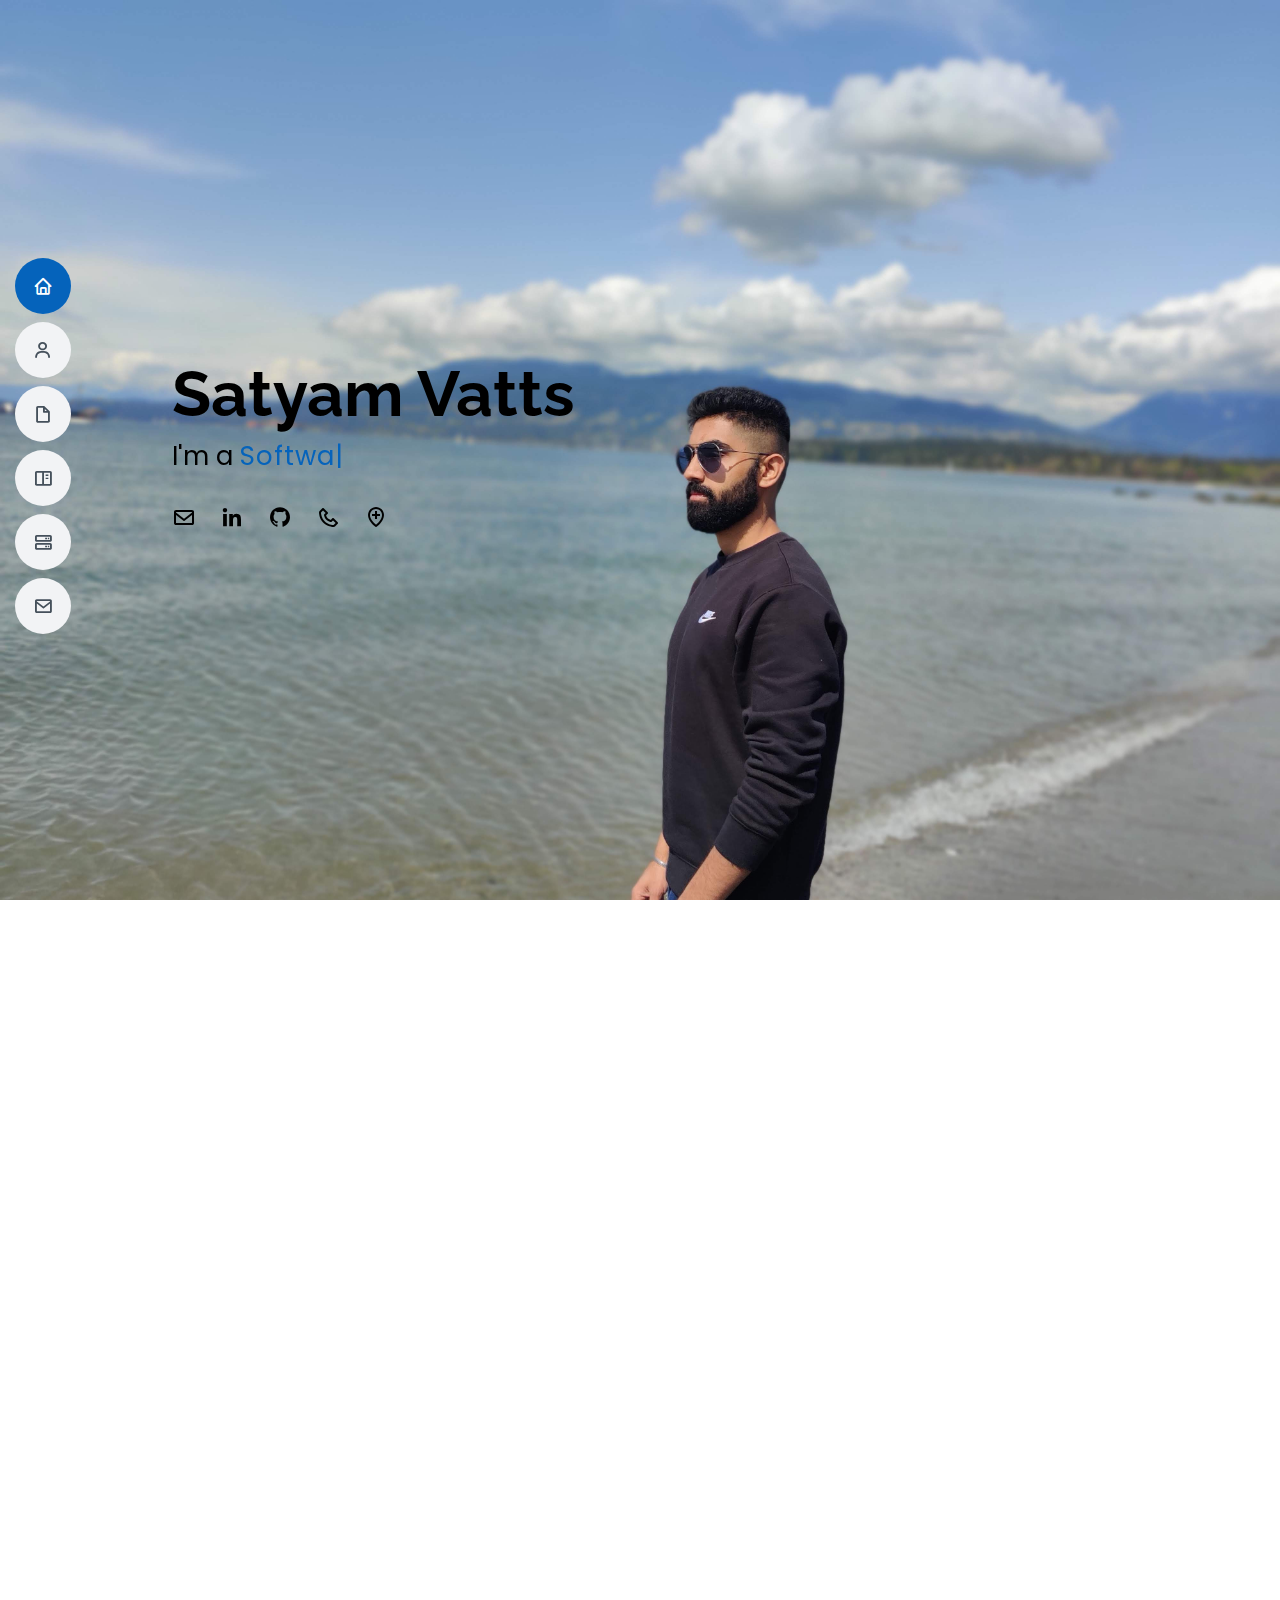
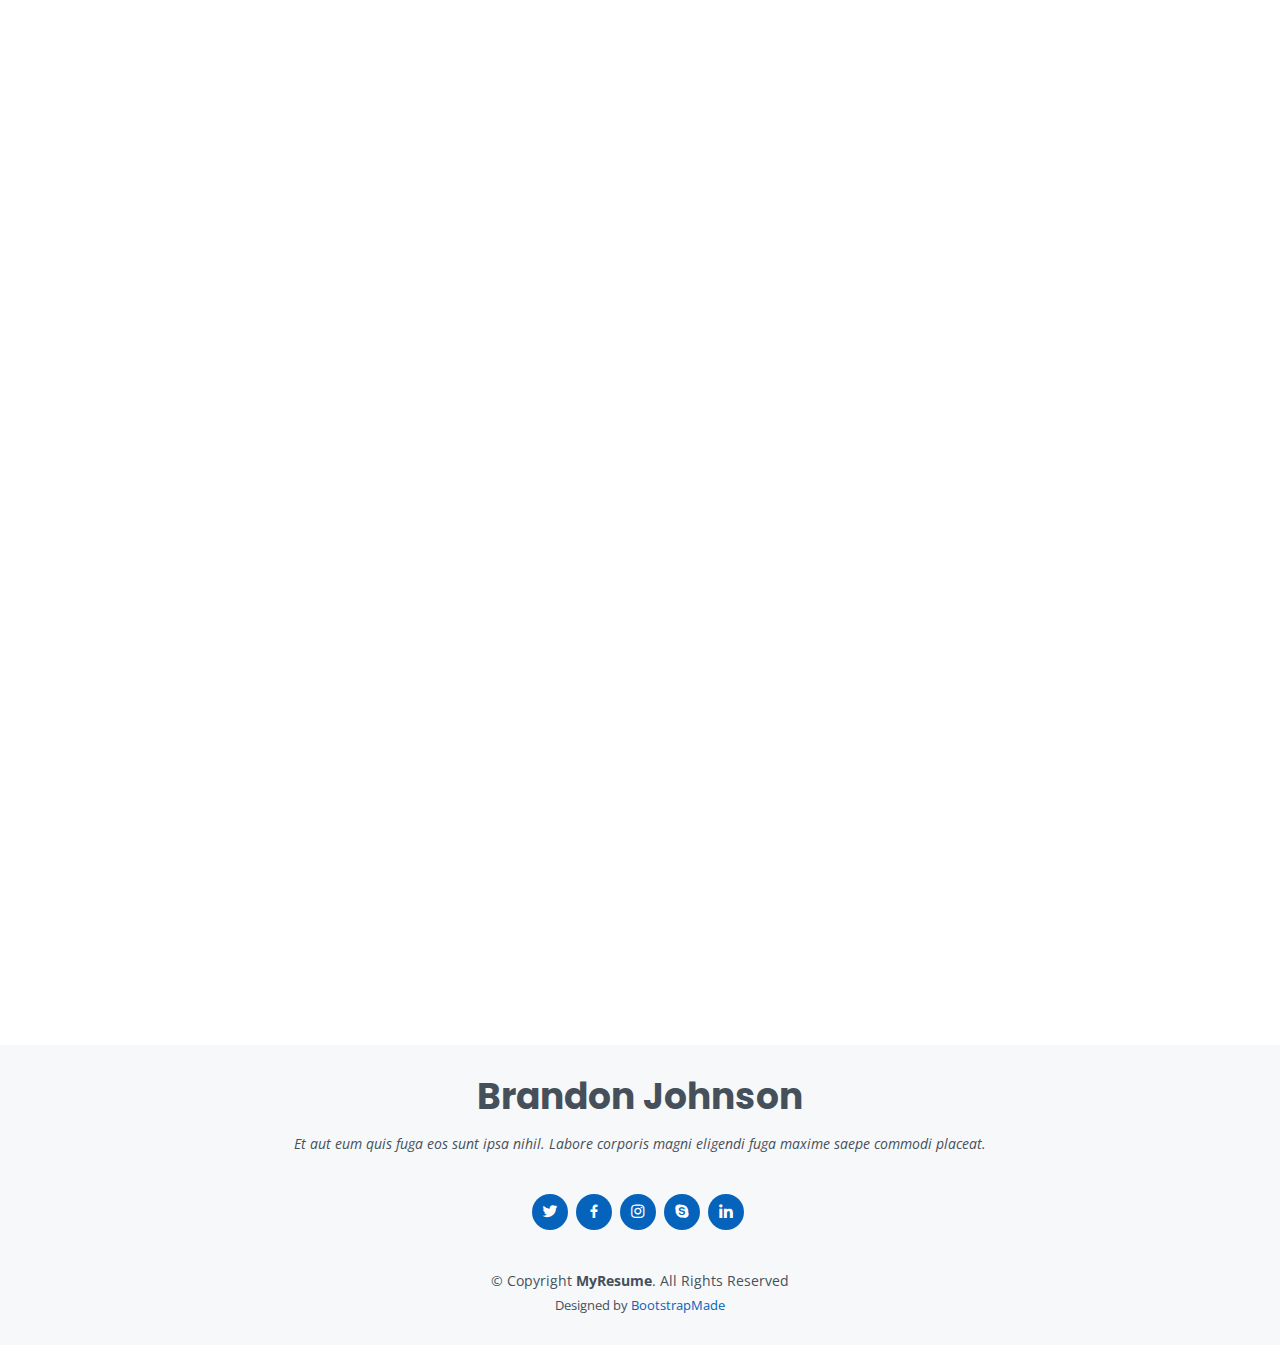
==== index.html @ 56908ddb "Initial Commit" ====
<!DOCTYPE html>
<html lang="en">

<head>
  <meta charset="utf-8">
  <meta content="width=device-width, initial-scale=1.0" name="viewport">

  <title>Satyam Vatts | Portfolio</title>
  <meta content="" name="description">
  <meta content="" name="keywords">

  <!-- Favicons -->
  <link href="assets/img/favicon.ico" rel="icon">
  <link href="assets/img/favicon.ico" rel="apple-touch-icon">

  <!-- Google Fonts -->
  <link href="https://fonts.googleapis.com/css?family=Open+Sans:300,300i,400,400i,600,600i,700,700i|Raleway:300,300i,400,400i,500,500i,600,600i,700,700i|Poppins:300,300i,400,400i,500,500i,600,600i,700,700i" rel="stylesheet">

  <!-- Vendor CSS Files -->
  <link href="assets/vendor/aos/aos.css" rel="stylesheet">
  <link href="assets/vendor/bootstrap/css/bootstrap.min.css" rel="stylesheet">
  <link href="assets/vendor/bootstrap-icons/bootstrap-icons.css" rel="stylesheet">
  <link href="assets/vendor/boxicons/css/boxicons.min.css" rel="stylesheet">
  <link href="assets/vendor/glightbox/css/glightbox.min.css" rel="stylesheet">
  <link href="assets/vendor/swiper/swiper-bundle.min.css" rel="stylesheet">

  <!-- Template Main CSS File -->
  <link href="assets/css/style.css" rel="stylesheet">

  <!-- =======================================================
  * Template Name: MyResume - v4.7.0
  * Template URL: https://bootstrapmade.com/free-html-bootstrap-template-my-resume/
  * Author: BootstrapMade.com
  * License: https://bootstrapmade.com/license/
  ======================================================== -->
</head>

<body>

  <!-- ======= Mobile nav toggle button ======= -->
  <!-- <button type="button" class="mobile-nav-toggle d-xl-none"><i class="bi bi-list mobile-nav-toggle"></i></button> -->
  <i class="bi bi-list mobile-nav-toggle d-xl-none"></i>
  <!-- ======= Header ======= -->
  <header id="header" class="d-flex flex-column justify-content-center">

    <nav id="navbar" class="navbar nav-menu">
      <ul>
        <li><a href="#hero" class="nav-link scrollto active"><i class="bx bx-home"></i> <span>Home</span></a></li>
        <li><a href="#about" class="nav-link scrollto"><i class="bx bx-user"></i> <span>About Me</span></a></li>
        <li><a href="#resume" class="nav-link scrollto"><i class="bx bx-file-blank"></i> <span>Resume</span></a></li>
        <li><a href="#portfolio" class="nav-link scrollto"><i class="bx bx-book-content"></i> <span>Portfolio</span></a></li>
        <li><a href="#services" class="nav-link scrollto"><i class="bx bx-server"></i> <span>Services</span></a></li>
        <li><a href="#contact" class="nav-link scrollto"><i class="bx bx-envelope"></i> <span>Contact</span></a></li>
      </ul>
    </nav><!-- .nav-menu -->

  </header><!-- End Header -->

  <!-- ======= Hero Section ======= -->
  <section id="hero" class="d-flex flex-column justify-content-center">
    <div class="container" data-aos="zoom-in" data-aos-delay="100">
      <h1>Satyam Vatts</h1>
      <p>I'm a <span class="typed" data-typed-items="Software Developer, Freelancer, Data Enthusiast, Mentor"></span></p>
      <div class="social-links">
        <a href="mailto:satyamvatts2@gmail.com" class="gmail"><i class="bx bx-envelope"></i></a>
        <a href="https://www.linkedin.com/in/satyamvatts/" class="linkedin"><i class="bx bxl-linkedin"></i></a>
        <a href="https://github.com/satyam-vatts" class="github"><i class="bx bxl-github"></i></a>
        <a href="tel:+1(778)3239559" class="phone"><i class="bx bx-phone"></i></a>
        <a href="https://goo.gl/maps/p5M2QJNgcvjbPtjk8" class="location"><i class="bx bx-location-plus"></i></a>
      </div>
    </div>
  </section><!-- End Hero -->

  <main id="main">

    <!-- ======= About Section ======= -->
    <section id="about" class="about">
      <div class="container" data-aos="fade-up">

        <div class="section-title">
          <h2>About</h2>
          <p>I am a post-grad diploma graduate in <b>Data Analytics</b> from Langara College along with more than <b>5 years</b> experience in Data Analysis, <b>BI</b>, <b>ETL</b> pipelines, <b>Software Development</b>, and <b>Automation</b> in Finance domain as a software engineer at Infosys Limited and as a freelance developer. I specialize in <b>Python</b>, <b>SQL</b>, <b>REST APIs</b>, <b>Shell Scripting</b>, <b>Data Management & Visualization</b> and <b>ETL tools</b>. I also possess experience in configuration management using <b>Progress Chef</b>. As a data analytics post-grad student, I have developed a skillset for <b>solving business and research problems</b> using <b>R and Python</b>, combined with a solid foundation in <b>statistical analysis, supervised and unsupervised machine learning, deep learning and text analysis using NLP</b>. I excel at managing projects and my <b>leadership</b> skills enabled me to <b>lead</b> in all my academic projects including the capstone project which involved handling external client. I am eager to build technology solutions that enable organizations and end users to achieve their goals through data science.</p>
        </div>

        <div class="row">
          <div class="col-lg-4">
            <img src="assets/img/profile-img.jpg" class="img-fluid" alt="">
          </div>
          <div class="col-lg-8 pt-4 pt-lg-0 content">
            <h3>Software Developer &amp; Data Professional</h3>
            <div class="row">
              <div class="col-lg-12">
                <ul>
                  <li><i class="bi bi-chevron-right"></i><span>Experienced in developing end-to-end data solutions involving data acquisition, warehousing, transformation, deployment, Continuous Integration, and source code maintenance using Python and via ETL tools like Ab Initio, Excel especially in Investment & Commercial Banking domain</span></li>
                  <li><i class="bi bi-chevron-right"></i><span>Expertise in creating Interactive Data Visualization Dashboards/reports, integrating data from different data sources, applying data cleansing and data modeling techniques to convert information into actionable insights and recommendations using Tableau, Power BI & Excel</span></li>
                  <li><i class="bi bi-chevron-right"></i><span>Experience with Advanced Inferential Statistics methods including Hypothesis Testing, Regression, Classification, and Clustering using Python libraries such as Pandas, Numpy, Matplotlib, seaborn, ScikitLearn, and TensorFlow 2.0 & R libraries like Tidyverse, dplyr, cluster, vgam, ggplot etc.</span></li>
                  <li><i class="bi bi-chevron-right"></i><span>Profound understanding of relational databases with extensive experience in data querying & manipulation using SQL on varied databases such as Oracle, Postgres, DB2, MySQL, MS SQL Server and SQLite</span></li>
                  <li><i class="bi bi-chevron-right"></i><span>Huge passion towards Data Engineering, Data Modelling and Implementation using latest cloud technologies such as Azure Machine Learning & AWS</span></li>
                  <li><i class="bi bi-chevron-right"></i><span>Excellent communication skills with proficiency in understanding client requirements, writing technical documents, and delivering vivid presentations using tools such as PowerPoint, JIRA, Confluence etc.</span></li>
                </ul>
              </div>
              <!-- <div class="col-lg-6">
                <ul>
                  <li><i class="bi bi-chevron-right"></i> <strong>Age:</strong> <span>30</span></li>
                  <li><i class="bi bi-chevron-right"></i> <strong>Degree:</strong> <span>Master</span></li>
                  <li><i class="bi bi-chevron-right"></i> <strong>PhEmailone:</strong> <span>email@example.com</span></li>
                  <li><i class="bi bi-chevron-right"></i> <strong>Freelance:</strong> <span>Available</span></li>
                </ul>
              </div> -->
            </div>
          </div>
        </div>

      </div>
    </section><!-- End About Section -->

    <!-- ======= Facts Section ======= -->
    <section id="facts" class="facts">
      <div class="container" data-aos="fade-up">

        <div class="section-title">
          <h2>Facts</h2>
          <p>Magnam dolores commodi suscipit. Necessitatibus eius consequatur ex aliquid fuga eum quidem. Sit sint consectetur velit. Quisquam quos quisquam cupiditate. Et nemo qui impedit suscipit alias ea. Quia fugiat sit in iste officiis commodi quidem hic quas.</p>
        </div>

        <div class="row">

          <div class="col-lg-3 col-md-6">
            <div class="count-box">
              <i class="bi bi-emoji-smile"></i>
              <span data-purecounter-start="0" data-purecounter-end="232" data-purecounter-duration="1" class="purecounter"></span>
              <p>Happy Clients</p>
            </div>
          </div>

          <div class="col-lg-3 col-md-6 mt-5 mt-md-0">
            <div class="count-box">
              <i class="bi bi-journal-richtext"></i>
              <span data-purecounter-start="0" data-purecounter-end="521" data-purecounter-duration="1" class="purecounter"></span>
              <p>Projects</p>
            </div>
          </div>

          <div class="col-lg-3 col-md-6 mt-5 mt-lg-0">
            <div class="count-box">
              <i class="bi bi-headset"></i>
              <span data-purecounter-start="0" data-purecounter-end="1463" data-purecounter-duration="1" class="purecounter"></span>
              <p>Hours Of Support</p>
            </div>
          </div>

          <div class="col-lg-3 col-md-6 mt-5 mt-lg-0">
            <div class="count-box">
              <i class="bi bi-award"></i>
              <span data-purecounter-start="0" data-purecounter-end="25" data-purecounter-duration="1" class="purecounter"></span>
              <p>Awards</p>
            </div>
          </div>

        </div>

      </div>
    </section><!-- End Facts Section -->

    <!-- ======= Skills Section ======= -->
    <section id="skills" class="skills section-bg">
      <div class="container" data-aos="fade-up">

        <div class="section-title">
          <h2>Skills</h2>
          <p>Magnam dolores commodi suscipit. Necessitatibus eius consequatur ex aliquid fuga eum quidem. Sit sint consectetur velit. Quisquam quos quisquam cupiditate. Et nemo qui impedit suscipit alias ea. Quia fugiat sit in iste officiis commodi quidem hic quas.</p>
        </div>

        <div class="row skills-content">

          <div class="col-lg-6">

            <div class="progress">
              <span class="skill">HTML <i class="val">100%</i></span>
              <div class="progress-bar-wrap">
                <div class="progress-bar" role="progressbar" aria-valuenow="100" aria-valuemin="0" aria-valuemax="100"></div>
              </div>
            </div>

            <div class="progress">
              <span class="skill">CSS <i class="val">90%</i></span>
              <div class="progress-bar-wrap">
                <div class="progress-bar" role="progressbar" aria-valuenow="90" aria-valuemin="0" aria-valuemax="100"></div>
              </div>
            </div>

            <div class="progress">
              <span class="skill">JavaScript <i class="val">75%</i></span>
              <div class="progress-bar-wrap">
                <div class="progress-bar" role="progressbar" aria-valuenow="75" aria-valuemin="0" aria-valuemax="100"></div>
              </div>
            </div>

          </div>

          <div class="col-lg-6">

            <div class="progress">
              <span class="skill">PHP <i class="val">80%</i></span>
              <div class="progress-bar-wrap">
                <div class="progress-bar" role="progressbar" aria-valuenow="80" aria-valuemin="0" aria-valuemax="100"></div>
              </div>
            </div>

            <div class="progress">
              <span class="skill">WordPress/CMS <i class="val">90%</i></span>
              <div class="progress-bar-wrap">
                <div class="progress-bar" role="progressbar" aria-valuenow="90" aria-valuemin="0" aria-valuemax="100"></div>
              </div>
            </div>

            <div class="progress">
              <span class="skill">Photoshop <i class="val">55%</i></span>
              <div class="progress-bar-wrap">
                <div class="progress-bar" role="progressbar" aria-valuenow="55" aria-valuemin="0" aria-valuemax="100"></div>
              </div>
            </div>

          </div>

        </div>

      </div>
    </section><!-- End Skills Section -->

    <!-- ======= Resume Section ======= -->
    <section id="resume" class="resume">
      <div class="container" data-aos="fade-up">

        <div class="section-title">
          <h2>Resume</h2>
          <p>Magnam dolores commodi suscipit. Necessitatibus eius consequatur ex aliquid fuga eum quidem. Sit sint consectetur velit. Quisquam quos quisquam cupiditate. Et nemo qui impedit suscipit alias ea. Quia fugiat sit in iste officiis commodi quidem hic quas.</p>
        </div>

        <div class="row">
          <div class="col-lg-6">
            <h3 class="resume-title">Sumary</h3>
            <div class="resume-item pb-0">
              <h4>Brandon Johnson</h4>
              <p><em>Innovative and deadline-driven Graphic Designer with 3+ years of experience designing and developing user-centered digital/print marketing material from initial concept to final, polished deliverable.</em></p>
              <ul>
                <li>Portland par 127,Orlando, FL</li>
                <li>(123) 456-7891</li>
                <li>alice.barkley@example.com</li>
              </ul>
            </div>

            <h3 class="resume-title">Education</h3>
            <div class="resume-item">
              <h4>Master of Fine Arts &amp; Graphic Design</h4>
              <h5>2015 - 2016</h5>
              <p><em>Rochester Institute of Technology, Rochester, NY</em></p>
              <p>Qui deserunt veniam. Et sed aliquam labore tempore sed quisquam iusto autem sit. Ea vero voluptatum qui ut dignissimos deleniti nerada porti sand markend</p>
            </div>
            <div class="resume-item">
              <h4>Bachelor of Fine Arts &amp; Graphic Design</h4>
              <h5>2010 - 2014</h5>
              <p><em>Rochester Institute of Technology, Rochester, NY</em></p>
              <p>Quia nobis sequi est occaecati aut. Repudiandae et iusto quae reiciendis et quis Eius vel ratione eius unde vitae rerum voluptates asperiores voluptatem Earum molestiae consequatur neque etlon sader mart dila</p>
            </div>
          </div>
          <div class="col-lg-6">
            <h3 class="resume-title">Professional Experience</h3>
            <div class="resume-item">
              <h4>Senior graphic design specialist</h4>
              <h5>2019 - Present</h5>
              <p><em>Experion, New York, NY </em></p>
              <ul>
                <li>Lead in the design, development, and implementation of the graphic, layout, and production communication materials</li>
                <li>Delegate tasks to the 7 members of the design team and provide counsel on all aspects of the project. </li>
                <li>Supervise the assessment of all graphic materials in order to ensure quality and accuracy of the design</li>
                <li>Oversee the efficient use of production project budgets ranging from $2,000 - $25,000</li>
              </ul>
            </div>
            <div class="resume-item">
              <h4>Graphic design specialist</h4>
              <h5>2017 - 2018</h5>
              <p><em>Stepping Stone Advertising, New York, NY</em></p>
              <ul>
                <li>Developed numerous marketing programs (logos, brochures,infographics, presentations, and advertisements).</li>
                <li>Managed up to 5 projects or tasks at a given time while under pressure</li>
                <li>Recommended and consulted with clients on the most appropriate graphic design</li>
                <li>Created 4+ design presentations and proposals a month for clients and account managers</li>
              </ul>
            </div>
          </div>
        </div>

      </div>
    </section><!-- End Resume Section -->

    <!-- ======= Portfolio Section ======= -->
    <section id="portfolio" class="portfolio section-bg">
      <div class="container" data-aos="fade-up">

        <div class="section-title">
          <h2>Portfolio</h2>
          <p>Magnam dolores commodi suscipit. Necessitatibus eius consequatur ex aliquid fuga eum quidem. Sit sint consectetur velit. Quisquam quos quisquam cupiditate. Et nemo qui impedit suscipit alias ea. Quia fugiat sit in iste officiis commodi quidem hic quas.</p>
        </div>

        <div class="row">
          <div class="col-lg-12 d-flex justify-content-center" data-aos="fade-up" data-aos-delay="100">
            <ul id="portfolio-flters">
              <li data-filter="*" class="filter-active">All</li>
              <li data-filter=".filter-app">App</li>
              <li data-filter=".filter-card">Card</li>
              <li data-filter=".filter-web">Web</li>
            </ul>
          </div>
        </div>

        <div class="row portfolio-container" data-aos="fade-up" data-aos-delay="200">

          <div class="col-lg-4 col-md-6 portfolio-item filter-app">
            <div class="portfolio-wrap">
              <img src="assets/img/portfolio/portfolio-1.jpg" class="img-fluid" alt="">
              <div class="portfolio-info">
                <h4>App 1</h4>
                <p>App</p>
                <div class="portfolio-links">
                  <a href="assets/img/portfolio/portfolio-1.jpg" data-gallery="portfolioGallery" class="portfolio-lightbox" title="App 1"><i class="bx bx-plus"></i></a>
                  <a href="portfolio-details.html" class="portfolio-details-lightbox" data-glightbox="type: external" title="Portfolio Details"><i class="bx bx-link"></i></a>
                </div>
              </div>
            </div>
          </div>

          <div class="col-lg-4 col-md-6 portfolio-item filter-web">
            <div class="portfolio-wrap">
              <img src="assets/img/portfolio/portfolio-2.jpg" class="img-fluid" alt="">
              <div class="portfolio-info">
                <h4>Web 3</h4>
                <p>Web</p>
                <div class="portfolio-links">
                  <a href="assets/img/portfolio/portfolio-2.jpg" data-gallery="portfolioGallery" class="portfolio-lightbox" title="Web 3"><i class="bx bx-plus"></i></a>
                  <a href="portfolio-details.html" class="portfolio-details-lightbox" data-glightbox="type: external" title="Portfolio Details"><i class="bx bx-link"></i></a>
                </div>
              </div>
            </div>
          </div>

          <div class="col-lg-4 col-md-6 portfolio-item filter-app">
            <div class="portfolio-wrap">
              <img src="assets/img/portfolio/portfolio-3.jpg" class="img-fluid" alt="">
              <div class="portfolio-info">
                <h4>App 2</h4>
                <p>App</p>
                <div class="portfolio-links">
                  <a href="assets/img/portfolio/portfolio-3.jpg" data-gallery="portfolioGallery" class="portfolio-lightbox" title="App 2"><i class="bx bx-plus"></i></a>
                  <a href="portfolio-details.html" class="portfolio-details-lightbox" data-glightbox="type: external" title="Portfolio Details"><i class="bx bx-link"></i></a>
                </div>
              </div>
            </div>
          </div>

          <div class="col-lg-4 col-md-6 portfolio-item filter-card">
            <div class="portfolio-wrap">
              <img src="assets/img/portfolio/portfolio-4.jpg" class="img-fluid" alt="">
              <div class="portfolio-info">
                <h4>Card 2</h4>
                <p>Card</p>
                <div class="portfolio-links">
                  <a href="assets/img/portfolio/portfolio-4.jpg" data-gallery="portfolioGallery" class="portfolio-lightbox" title="Card 2"><i class="bx bx-plus"></i></a>
                  <a href="portfolio-details.html" class="portfolio-details-lightbox" data-glightbox="type: external" title="Portfolio Details"><i class="bx bx-link"></i></a>
                </div>
              </div>
            </div>
          </div>

          <div class="col-lg-4 col-md-6 portfolio-item filter-web">
            <div class="portfolio-wrap">
              <img src="assets/img/portfolio/portfolio-5.jpg" class="img-fluid" alt="">
              <div class="portfolio-info">
                <h4>Web 2</h4>
                <p>Web</p>
                <div class="portfolio-links">
                  <a href="assets/img/portfolio/portfolio-5.jpg" data-gallery="portfolioGallery" class="portfolio-lightbox" title="Web 2"><i class="bx bx-plus"></i></a>
                  <a href="portfolio-details.html" class="portfolio-details-lightbox" data-glightbox="type: external" title="Portfolio Details"><i class="bx bx-link"></i></a>
                </div>
              </div>
            </div>
          </div>

          <div class="col-lg-4 col-md-6 portfolio-item filter-app">
            <div class="portfolio-wrap">
              <img src="assets/img/portfolio/portfolio-6.jpg" class="img-fluid" alt="">
              <div class="portfolio-info">
                <h4>App 3</h4>
                <p>App</p>
                <div class="portfolio-links">
                  <a href="assets/img/portfolio/portfolio-6.jpg" data-gallery="portfolioGallery" class="portfolio-lightbox" title="App 3"><i class="bx bx-plus"></i></a>
                  <a href="portfolio-details.html" class="portfolio-details-lightbox" data-glightbox="type: external" title="Portfolio Details"><i class="bx bx-link"></i></a>
                </div>
              </div>
            </div>
          </div>

          <div class="col-lg-4 col-md-6 portfolio-item filter-card">
            <div class="portfolio-wrap">
              <img src="assets/img/portfolio/portfolio-7.jpg" class="img-fluid" alt="">
              <div class="portfolio-info">
                <h4>Card 1</h4>
                <p>Card</p>
                <div class="portfolio-links">
                  <a href="assets/img/portfolio/portfolio-7.jpg" data-gallery="portfolioGallery" class="portfolio-lightbox" title="Card 1"><i class="bx bx-plus"></i></a>
                  <a href="portfolio-details.html" class="portfolio-details-lightbox" data-glightbox="type: external" title="Portfolio Details"><i class="bx bx-link"></i></a>
                </div>
              </div>
            </div>
          </div>

          <div class="col-lg-4 col-md-6 portfolio-item filter-card">
            <div class="portfolio-wrap">
              <img src="assets/img/portfolio/portfolio-8.jpg" class="img-fluid" alt="">
              <div class="portfolio-info">
                <h4>Card 3</h4>
                <p>Card</p>
                <div class="portfolio-links">
                  <a href="assets/img/portfolio/portfolio-8.jpg" data-gallery="portfolioGallery" class="portfolio-lightbox" title="Card 3"><i class="bx bx-plus"></i></a>
                  <a href="portfolio-details.html" class="portfolio-details-lightbox" data-glightbox="type: external" title="Portfolio Details"><i class="bx bx-link"></i></a>
                </div>
              </div>
            </div>
          </div>

          <div class="col-lg-4 col-md-6 portfolio-item filter-web">
            <div class="portfolio-wrap">
              <img src="assets/img/portfolio/portfolio-9.jpg" class="img-fluid" alt="">
              <div class="portfolio-info">
                <h4>Web 3</h4>
                <p>Web</p>
                <div class="portfolio-links">
                  <a href="assets/img/portfolio/portfolio-9.jpg" data-gallery="portfolioGallery" class="portfolio-lightbox" title="Web 3"><i class="bx bx-plus"></i></a>
                  <a href="portfolio-details.html" class="portfolio-details-lightbox" data-glightbox="type: external" title="Portfolio Details"><i class="bx bx-link"></i></a>
                </div>
              </div>
            </div>
          </div>

        </div>

      </div>
    </section><!-- End Portfolio Section -->

    <!-- ======= Services Section ======= -->
    <section id="services" class="services">
      <div class="container" data-aos="fade-up">

        <div class="section-title">
          <h2>Services</h2>
          <p>Magnam dolores commodi suscipit. Necessitatibus eius consequatur ex aliquid fuga eum quidem. Sit sint consectetur velit. Quisquam quos quisquam cupiditate. Et nemo qui impedit suscipit alias ea. Quia fugiat sit in iste officiis commodi quidem hic quas.</p>
        </div>

        <div class="row">

          <div class="col-lg-4 col-md-6 d-flex align-items-stretch" data-aos="zoom-in" data-aos-delay="100">
            <div class="icon-box iconbox-blue">
              <div class="icon">
                <svg width="100" height="100" viewBox="0 0 600 600" xmlns="http://www.w3.org/2000/svg">
                  <path stroke="none" stroke-width="0" fill="#f5f5f5" d="M300,521.0016835830174C376.1290562159157,517.8887921683347,466.0731472004068,529.7835943286574,510.70327084640275,468.03025145048787C554.3714126377745,407.6079735673963,508.03601936045806,328.9844924480964,491.2728898941984,256.3432110539036C474.5976632858925,184.082847569629,479.9380746630129,96.60480741107993,416.23090153303,58.64404602377083C348.86323505073057,18.502131276798302,261.93793281208167,40.57373210992963,193.5410806939664,78.93577620505333C130.42746243093433,114.334589627462,98.30271207620316,179.96522072025542,76.75703585869454,249.04625023123273C51.97151888228291,328.5150500222984,13.704378332031375,421.85034740162234,66.52175969318436,486.19268352777647C119.04800174914682,550.1803526380478,217.28368757567262,524.383925680826,300,521.0016835830174"></path>
                </svg>
                <i class="bx bxl-dribbble"></i>
              </div>
              <h4><a href="">Lorem Ipsum</a></h4>
              <p>Voluptatum deleniti atque corrupti quos dolores et quas molestias excepturi</p>
            </div>
          </div>

          <div class="col-lg-4 col-md-6 d-flex align-items-stretch mt-4 mt-md-0" data-aos="zoom-in" data-aos-delay="200">
            <div class="icon-box iconbox-orange ">
              <div class="icon">
                <svg width="100" height="100" viewBox="0 0 600 600" xmlns="http://www.w3.org/2000/svg">
                  <path stroke="none" stroke-width="0" fill="#f5f5f5" d="M300,582.0697525312426C382.5290701553225,586.8405444964366,449.9789794690241,525.3245884688669,502.5850820975895,461.55621195738473C556.606425686781,396.0723002908107,615.8543463187945,314.28637112970534,586.6730223649479,234.56875336149918C558.9533121215079,158.8439757836574,454.9685369536778,164.00468322053177,381.49747125262974,130.76875717737553C312.15926192815925,99.40240125094834,248.97055460311594,18.661163978235184,179.8680185752513,50.54337015887873C110.5421016452524,82.52863877960104,119.82277516462835,180.83849132639028,109.12597500060166,256.43424936330496C100.08760227029461,320.3096726198365,92.17705696193138,384.0621239912766,124.79988738764834,439.7174275375508C164.83382741302287,508.01625554203684,220.96474134820875,577.5009287672846,300,582.0697525312426"></path>
                </svg>
                <i class="bx bx-file"></i>
              </div>
              <h4><a href="">Sed Perspiciatis</a></h4>
              <p>Duis aute irure dolor in reprehenderit in voluptate velit esse cillum dolore</p>
            </div>
          </div>

          <div class="col-lg-4 col-md-6 d-flex align-items-stretch mt-4 mt-lg-0" data-aos="zoom-in" data-aos-delay="300">
            <div class="icon-box iconbox-pink">
              <div class="icon">
                <svg width="100" height="100" viewBox="0 0 600 600" xmlns="http://www.w3.org/2000/svg">
                  <path stroke="none" stroke-width="0" fill="#f5f5f5" d="M300,541.5067337569781C382.14930387511276,545.0595476570109,479.8736841581634,548.3450877840088,526.4010558755058,480.5488172755941C571.5218469581645,414.80211281144784,517.5187510058486,332.0715597781072,496.52539010469104,255.14436215662573C477.37192572678356,184.95920475031193,473.57363656557914,105.61284051026155,413.0603344069578,65.22779650032875C343.27470386102294,18.654635553484475,251.2091493199835,5.337323636656869,175.0934190732945,40.62881213300186C97.87086631185822,76.43348514350839,51.98124368387456,156.15599469081315,36.44837278890362,239.84606092416172C21.716077023791087,319.22268207091537,43.775223500013084,401.1760424656574,96.891909868211,461.97329694683043C147.22146801428983,519.5804099606455,223.5754009179313,538.201503339737,300,541.5067337569781"></path>
                </svg>
                <i class="bx bx-tachometer"></i>
              </div>
              <h4><a href="">Magni Dolores</a></h4>
              <p>Excepteur sint occaecat cupidatat non proident, sunt in culpa qui officia</p>
            </div>
          </div>

          <div class="col-lg-4 col-md-6 d-flex align-items-stretch mt-4" data-aos="zoom-in" data-aos-delay="100">
            <div class="icon-box iconbox-yellow">
              <div class="icon">
                <svg width="100" height="100" viewBox="0 0 600 600" xmlns="http://www.w3.org/2000/svg">
                  <path stroke="none" stroke-width="0" fill="#f5f5f5" d="M300,503.46388370962813C374.79870501325706,506.71871716319447,464.8034551963731,527.1746412648533,510.4981551193396,467.86667711651364C555.9287308511215,408.9015244558933,512.6030010748507,327.5744911775523,490.211057578863,256.5855673507754C471.097692560561,195.9906835881958,447.69079081568157,138.11976852964426,395.19560036434837,102.3242989838813C329.3053358748298,57.3949838291264,248.02791733380457,8.279543830951368,175.87071277845988,42.242879143198664C103.41431057327972,76.34704239035025,93.79494320519305,170.9812938413882,81.28167332365135,250.07896920659033C70.17666984294237,320.27484674793965,64.84698225790005,396.69656628748305,111.28512138212992,450.4950937839243C156.20124167950087,502.5303643271138,231.32542653798444,500.4755392045468,300,503.46388370962813"></path>
                </svg>
                <i class="bx bx-layer"></i>
              </div>
              <h4><a href="">Nemo Enim</a></h4>
              <p>At vero eos et accusamus et iusto odio dignissimos ducimus qui blanditiis</p>
            </div>
          </div>

          <div class="col-lg-4 col-md-6 d-flex align-items-stretch mt-4" data-aos="zoom-in" data-aos-delay="200">
            <div class="icon-box iconbox-red">
              <div class="icon">
                <svg width="100" height="100" viewBox="0 0 600 600" xmlns="http://www.w3.org/2000/svg">
                  <path stroke="none" stroke-width="0" fill="#f5f5f5" d="M300,532.3542879108572C369.38199826031484,532.3153073249985,429.10787420159085,491.63046689027357,474.5244479745417,439.17860296908856C522.8885846962883,383.3225815378663,569.1668002868075,314.3205725914397,550.7432151929288,242.7694973846089C532.6665558377875,172.5657663291529,456.2379748765914,142.6223662098291,390.3689995646985,112.34683881706744C326.66090330228417,83.06452184765237,258.84405631176094,53.51806209861945,193.32584062364296,78.48882559362697C121.61183558270385,105.82097193414197,62.805066853699245,167.19869350419734,48.57481801355237,242.6138429142374C34.843463184063346,315.3850353017275,76.69343916112496,383.4422959591041,125.22947124332185,439.3748458443577C170.7312796277747,491.8107796887764,230.57421082200815,532.3932930995766,300,532.3542879108572"></path>
                </svg>
                <i class="bx bx-slideshow"></i>
              </div>
              <h4><a href="">Dele Cardo</a></h4>
              <p>Quis consequatur saepe eligendi voluptatem consequatur dolor consequuntur</p>
            </div>
          </div>

          <div class="col-lg-4 col-md-6 d-flex align-items-stretch mt-4" data-aos="zoom-in" data-aos-delay="300">
            <div class="icon-box iconbox-teal">
              <div class="icon">
                <svg width="100" height="100" viewBox="0 0 600 600" xmlns="http://www.w3.org/2000/svg">
                  <path stroke="none" stroke-width="0" fill="#f5f5f5" d="M300,566.797414625762C385.7384707136149,576.1784315230908,478.7894351017131,552.8928747891023,531.9192734346935,484.94944893311C584.6109503024035,417.5663521118492,582.489472248146,322.67544863468447,553.9536738515405,242.03673114598146C529.1557734026468,171.96086150256528,465.24506316201064,127.66468636344209,395.9583748389544,100.7403814666027C334.2173773831606,76.7482773500951,269.4350130405921,84.62216499799875,207.1952322260088,107.2889140133804C132.92018162631612,134.33871894543012,41.79353780512637,160.00259165414826,22.644507872594943,236.69541883565114C3.319112789854554,314.0945973066697,72.72355303640163,379.243833228382,124.04198916343866,440.3218312028393C172.9286146004772,498.5055451809895,224.45579914871206,558.5317968840102,300,566.797414625762"></path>
                </svg>
                <i class="bx bx-arch"></i>
              </div>
              <h4><a href="">Divera Don</a></h4>
              <p>Modi nostrum vel laborum. Porro fugit error sit minus sapiente sit aspernatur</p>
            </div>
          </div>

        </div>

      </div>
    </section><!-- End Services Section -->

    <!-- ======= Testimonials Section ======= -->
    <section id="testimonials" class="testimonials section-bg">
      <div class="container" data-aos="fade-up">

        <div class="section-title">
          <h2>Testimonials</h2>
        </div>

        <div class="testimonials-slider swiper" data-aos="fade-up" data-aos-delay="100">
          <div class="swiper-wrapper">

            <div class="swiper-slide">
              <div class="testimonial-item">
                <img src="assets/img/testimonials/testimonials-1.jpg" class="testimonial-img" alt="">
                <h3>Saul Goodman</h3>
                <h4>Ceo &amp; Founder</h4>
                <p>
                  <i class="bx bxs-quote-alt-left quote-icon-left"></i>
                  Proin iaculis purus consequat sem cure digni ssim donec porttitora entum suscipit rhoncus. Accusantium quam, ultricies eget id, aliquam eget nibh et. Maecen aliquam, risus at semper.
                  <i class="bx bxs-quote-alt-right quote-icon-right"></i>
                </p>
              </div>
            </div><!-- End testimonial item -->

            <div class="swiper-slide">
              <div class="testimonial-item">
                <img src="assets/img/testimonials/testimonials-2.jpg" class="testimonial-img" alt="">
                <h3>Sara Wilsson</h3>
                <h4>Designer</h4>
                <p>
                  <i class="bx bxs-quote-alt-left quote-icon-left"></i>
                  Export tempor illum tamen malis malis eram quae irure esse labore quem cillum quid cillum eram malis quorum velit fore eram velit sunt aliqua noster fugiat irure amet legam anim culpa.
                  <i class="bx bxs-quote-alt-right quote-icon-right"></i>
                </p>
              </div>
            </div><!-- End testimonial item -->

            <div class="swiper-slide">
              <div class="testimonial-item">
                <img src="assets/img/testimonials/testimonials-3.jpg" class="testimonial-img" alt="">
                <h3>Jena Karlis</h3>
                <h4>Store Owner</h4>
                <p>
                  <i class="bx bxs-quote-alt-left quote-icon-left"></i>
                  Enim nisi quem export duis labore cillum quae magna enim sint quorum nulla quem veniam duis minim tempor labore quem eram duis noster aute amet eram fore quis sint minim.
                  <i class="bx bxs-quote-alt-right quote-icon-right"></i>
                </p>
              </div>
            </div><!-- End testimonial item -->

            <div class="swiper-slide">
              <div class="testimonial-item">
                <img src="assets/img/testimonials/testimonials-4.jpg" class="testimonial-img" alt="">
                <h3>Matt Brandon</h3>
                <h4>Freelancer</h4>
                <p>
                  <i class="bx bxs-quote-alt-left quote-icon-left"></i>
                  Fugiat enim eram quae cillum dolore dolor amet nulla culpa multos export minim fugiat minim velit minim dolor enim duis veniam ipsum anim magna sunt elit fore quem dolore labore illum veniam.
                  <i class="bx bxs-quote-alt-right quote-icon-right"></i>
                </p>
              </div>
            </div><!-- End testimonial item -->

            <div class="swiper-slide">
              <div class="testimonial-item">
                <img src="assets/img/testimonials/testimonials-5.jpg" class="testimonial-img" alt="">
                <h3>John Larson</h3>
                <h4>Entrepreneur</h4>
                <p>
                  <i class="bx bxs-quote-alt-left quote-icon-left"></i>
                  Quis quorum aliqua sint quem legam fore sunt eram irure aliqua veniam tempor noster veniam enim culpa labore duis sunt culpa nulla illum cillum fugiat legam esse veniam culpa fore nisi cillum quid.
                  <i class="bx bxs-quote-alt-right quote-icon-right"></i>
                </p>
              </div>
            </div><!-- End testimonial item -->

          </div>
          <div class="swiper-pagination"></div>
        </div>

      </div>
    </section><!-- End Testimonials Section -->

    <!-- ======= Contact Section ======= -->
    <section id="contact" class="contact">
      <div class="container" data-aos="fade-up">

        <div class="section-title">
          <h2>Contact</h2>
        </div>

        <div class="row mt-1">

          <div class="col-lg-4">
            <div class="info">
              <div class="address">
                <i class="bi bi-geo-alt"></i>
                <h4>Location:</h4>
                <p>A108 Adam Street, New York, NY 535022</p>
              </div>

              <div class="email">
                <i class="bi bi-envelope"></i>
                <h4>Email:</h4>
                <p>info@example.com</p>
              </div>

              <div class="phone">
                <i class="bi bi-phone"></i>
                <h4>Call:</h4>
                <p>+1 5589 55488 55s</p>
              </div>

            </div>

          </div>

          <div class="col-lg-8 mt-5 mt-lg-0">

            <form action="forms/contact.php" method="post" role="form" class="php-email-form">
              <div class="row">
                <div class="col-md-6 form-group">
                  <input type="text" name="name" class="form-control" id="name" placeholder="Your Name" required>
                </div>
                <div class="col-md-6 form-group mt-3 mt-md-0">
                  <input type="email" class="form-control" name="email" id="email" placeholder="Your Email" required>
                </div>
              </div>
              <div class="form-group mt-3">
                <input type="text" class="form-control" name="subject" id="subject" placeholder="Subject" required>
              </div>
              <div class="form-group mt-3">
                <textarea class="form-control" name="message" rows="5" placeholder="Message" required></textarea>
              </div>
              <div class="my-3">
                <div class="loading">Loading</div>
                <div class="error-message"></div>
                <div class="sent-message">Your message has been sent. Thank you!</div>
              </div>
              <div class="text-center"><button type="submit">Send Message</button></div>
            </form>

          </div>

        </div>

      </div>
    </section><!-- End Contact Section -->

  </main><!-- End #main -->

  <!-- ======= Footer ======= -->
  <footer id="footer">
    <div class="container">
      <h3>Brandon Johnson</h3>
      <p>Et aut eum quis fuga eos sunt ipsa nihil. Labore corporis magni eligendi fuga maxime saepe commodi placeat.</p>
      <div class="social-links">
        <a href="#" class="twitter"><i class="bx bxl-twitter"></i></a>
        <a href="#" class="facebook"><i class="bx bxl-facebook"></i></a>
        <a href="#" class="instagram"><i class="bx bxl-instagram"></i></a>
        <a href="#" class="google-plus"><i class="bx bxl-skype"></i></a>
        <a href="#" class="linkedin"><i class="bx bxl-linkedin"></i></a>
      </div>
      <div class="copyright">
        &copy; Copyright <strong><span>MyResume</span></strong>. All Rights Reserved
      </div>
      <div class="credits">
        <!-- All the links in the footer should remain intact. -->
        <!-- You can delete the links only if you purchased the pro version. -->
        <!-- Licensing information: [license-url] -->
        <!-- Purchase the pro version with working PHP/AJAX contact form: https://bootstrapmade.com/free-html-bootstrap-template-my-resume/ -->
        Designed by <a href="https://bootstrapmade.com/">BootstrapMade</a>
      </div>
    </div>
  </footer><!-- End Footer -->

  <div id="preloader"></div>
  <a href="#" class="back-to-top d-flex align-items-center justify-content-center"><i class="bi bi-arrow-up-short"></i></a>

  <!-- Vendor JS Files -->
  <script src="assets/vendor/purecounter/purecounter.js"></script>
  <script src="assets/vendor/aos/aos.js"></script>
  <script src="assets/vendor/bootstrap/js/bootstrap.bundle.min.js"></script>
  <script src="assets/vendor/glightbox/js/glightbox.min.js"></script>
  <script src="assets/vendor/isotope-layout/isotope.pkgd.min.js"></script>
  <script src="assets/vendor/swiper/swiper-bundle.min.js"></script>
  <script src="assets/vendor/typed.js/typed.min.js"></script>
  <script src="assets/vendor/waypoints/noframework.waypoints.js"></script>
  <script src="assets/vendor/php-email-form/validate.js"></script>

  <!-- Template Main JS File -->
  <script src="assets/js/main.js"></script>

</body>

</html>
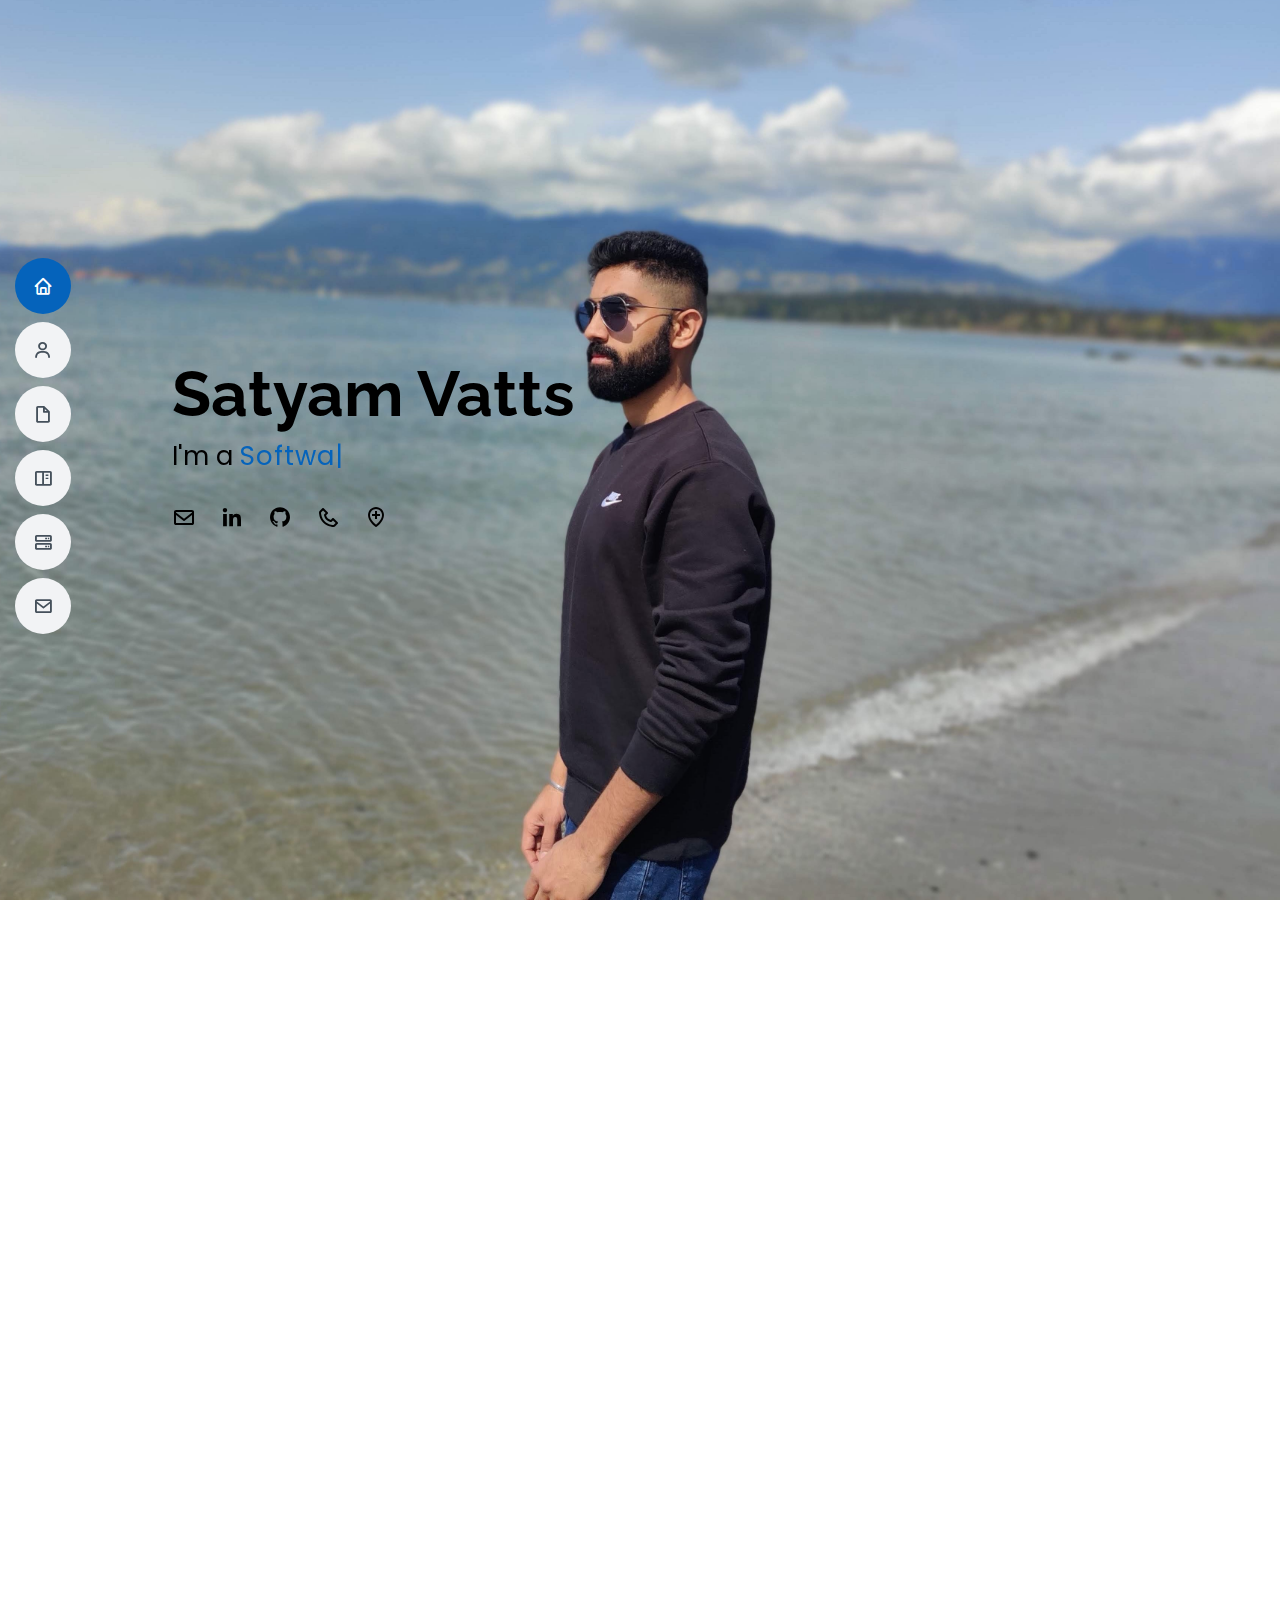
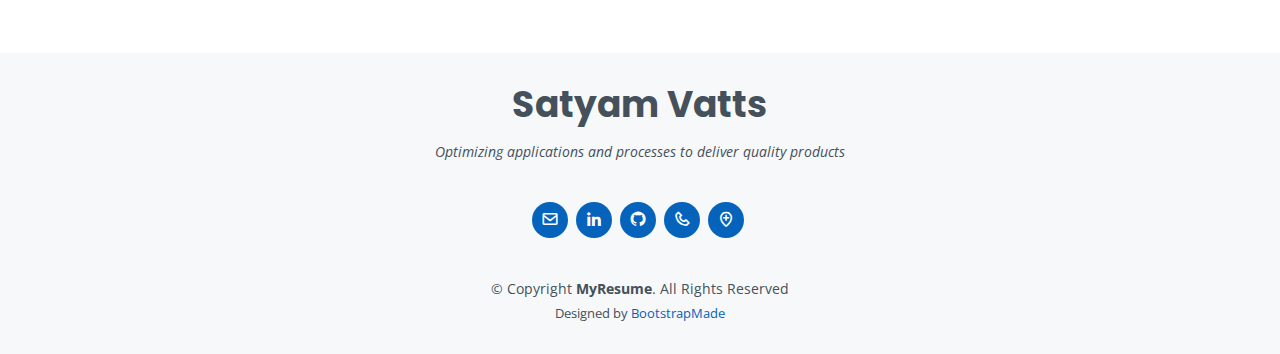
==== commit 78a6979a: "Fixing Static Data" ====
--- a/index.html
+++ b/index.html
@@ -79,7 +79,6 @@
 
         <div class="section-title">
           <h2>About</h2>
-          <p>I am a post-grad diploma graduate in <b>Data Analytics</b> from Langara College along with more than <b>5 years</b> experience in Data Analysis, <b>BI</b>, <b>ETL</b> pipelines, <b>Software Development</b>, and <b>Automation</b> in Finance domain as a software engineer at Infosys Limited and as a freelance developer. I specialize in <b>Python</b>, <b>SQL</b>, <b>REST APIs</b>, <b>Shell Scripting</b>, <b>Data Management & Visualization</b> and <b>ETL tools</b>. I also possess experience in configuration management using <b>Progress Chef</b>. As a data analytics post-grad student, I have developed a skillset for <b>solving business and research problems</b> using <b>R and Python</b>, combined with a solid foundation in <b>statistical analysis, supervised and unsupervised machine learning, deep learning and text analysis using NLP</b>. I excel at managing projects and my <b>leadership</b> skills enabled me to <b>lead</b> in all my academic projects including the capstone project which involved handling external client. I am eager to build technology solutions that enable organizations and end users to achieve their goals through data science.</p>
         </div>
 
         <div class="row">
@@ -91,22 +90,14 @@
             <div class="row">
               <div class="col-lg-12">
                 <ul>
-                  <li><i class="bi bi-chevron-right"></i><span>Experienced in developing end-to-end data solutions involving data acquisition, warehousing, transformation, deployment, Continuous Integration, and source code maintenance using Python and via ETL tools like Ab Initio, Excel especially in Investment & Commercial Banking domain</span></li>
-                  <li><i class="bi bi-chevron-right"></i><span>Expertise in creating Interactive Data Visualization Dashboards/reports, integrating data from different data sources, applying data cleansing and data modeling techniques to convert information into actionable insights and recommendations using Tableau, Power BI & Excel</span></li>
-                  <li><i class="bi bi-chevron-right"></i><span>Experience with Advanced Inferential Statistics methods including Hypothesis Testing, Regression, Classification, and Clustering using Python libraries such as Pandas, Numpy, Matplotlib, seaborn, ScikitLearn, and TensorFlow 2.0 & R libraries like Tidyverse, dplyr, cluster, vgam, ggplot etc.</span></li>
+                  <li><i class="bi bi-chevron-right"></i><span>Experienced in developing end-to-end data solutions involving data acquisition, transformation, warehousing using Python, ETL tools like Ab Initio, Excel, etc., especially in Investment & Commercial Banking domain</span></li>
+                  <li><i class="bi bi-chevron-right"></i><span>Expertise in creating interactive dashboards, integrating data from diverse sources, applying cleansing and modeling techniques to convert data into actionable insights and recommendations using Tableau & Power BI</span></li>
+                  <li><i class="bi bi-chevron-right"></i><span>Knowledge of Inferential Statistics methods including Hypothesis Testing, Regression, Classification, and Clustering using Python (pandas, numpy, matplotlib, scikit-learn, tensorflow) & R (tidyverse, cluster, ggplot)</span></li>
                   <li><i class="bi bi-chevron-right"></i><span>Profound understanding of relational databases with extensive experience in data querying & manipulation using SQL on varied databases such as Oracle, Postgres, DB2, MySQL, MS SQL Server and SQLite</span></li>
                   <li><i class="bi bi-chevron-right"></i><span>Huge passion towards Data Engineering, Data Modelling and Implementation using latest cloud technologies such as Azure Machine Learning & AWS</span></li>
                   <li><i class="bi bi-chevron-right"></i><span>Excellent communication skills with proficiency in understanding client requirements, writing technical documents, and delivering vivid presentations using tools such as PowerPoint, JIRA, Confluence etc.</span></li>
                 </ul>
               </div>
-              <!-- <div class="col-lg-6">
-                <ul>
-                  <li><i class="bi bi-chevron-right"></i> <strong>Age:</strong> <span>30</span></li>
-                  <li><i class="bi bi-chevron-right"></i> <strong>Degree:</strong> <span>Master</span></li>
-                  <li><i class="bi bi-chevron-right"></i> <strong>PhEmailone:</strong> <span>email@example.com</span></li>
-                  <li><i class="bi bi-chevron-right"></i> <strong>Freelance:</strong> <span>Available</span></li>
-                </ul>
-              </div> -->
             </div>
           </div>
         </div>
@@ -114,7 +105,7 @@
       </div>
     </section><!-- End About Section -->
 
-    <!-- ======= Facts Section ======= -->
+    <!-- ======= Facts Section ======= 
     <section id="facts" class="facts">
       <div class="container" data-aos="fade-up">
 
@@ -162,6 +153,226 @@
       </div>
     </section><!-- End Facts Section -->
 
+    <!-- ======= Portfolio Section ======= -->
+    <section id="portfolio" class="portfolio section-bg">
+      <div class="container" data-aos="fade-up">
+
+        <div class="section-title">
+          <h2>Portfolio</h2>
+          <!-- <p>Magnam dolores commodi suscipit. Necessitatibus eius consequatur ex aliquid fuga eum quidem. Sit sint consectetur velit. Quisquam quos quisquam cupiditate. Et nemo qui impedit suscipit alias ea. Quia fugiat sit in iste officiis commodi quidem hic quas.</p> -->
+        </div>
+
+        <div class="row">
+          <div class="col-lg-12 d-flex justify-content-center" data-aos="fade-up" data-aos-delay="100">
+            <ul id="portfolio-flters">
+              <li data-filter="*" class="filter-active">All</li>
+              <li data-filter=".filter-ml">Machine Learning</li>
+              <li data-filter=".filter-eda">EDA</li>
+              <li data-filter=".filter-viz">Visualization</li>
+              <li data-filter=".filter-cloud">Cloud</li>
+              <li data-filter=".filter-web">Web Dev</li>
+            </ul>
+          </div>
+        </div>
+
+        <div class="row portfolio-container" data-aos="fade-up" data-aos-delay="200">
+
+          <!-- =============Heart Disease Prediction============ -->
+          <div class="col-lg-4 col-md-6 portfolio-item filter-ml filter-eda">
+            <div class="portfolio-wrap">
+              <img src="assets/img/portfolio/heart_disease/heart_disease_prediction.jpeg" class="img-fluid" alt="">
+              <div class="portfolio-info">
+                <h4>Heart Disease Prediction</h4>
+                <p>Details</p>
+                <div class="portfolio-links">
+                  <a href="assets/img/portfolio/heart_disease/heart_disease_prediction.jpeg" data-gallery="portfolioGallery" class="portfolio-lightbox" title="App 1"><i class="bx bx-plus"></i></a>
+                  <a href="heart-details.html" class="portfolio-details-lightbox" data-glightbox="type: external" title="Portfolio Details"><i class="bx bx-link"></i></a>
+                </div>
+              </div>
+            </div>
+          </div>
+          <!-- =============End of Heart Disease Prediction============ -->
+
+          <!-- =============APS Survery Analysis============ -->
+          <div class="col-lg-4 col-md-6 portfolio-item filter-viz filter-eda">
+            <div class="portfolio-wrap">
+              <img src="assets/img/portfolio/aps/aps_survey.jpeg" class="img-fluid" alt="">
+              <div class="portfolio-info">
+                <h4>APS Employee Survey Analysis</h4>
+                <p>Details</p>
+                <div class="portfolio-links">
+                  <a href="assets/img/portfolio/aps/aps_survey.jpeg" data-gallery="portfolioGallery" class="portfolio-lightbox" title="Web 3"><i class="bx bx-plus"></i></a>
+                  <a href="aps-details.html" class="portfolio-details-lightbox" data-glightbox="type: external" title="APS Employee Survey Analysis"><i class="bx bx-link"></i></a>
+                </div>
+              </div>
+            </div>
+          </div>
+          <!-- =============End of APS Survery Analysis============ -->
+
+          <!-- =============IMDB Movie Clustering Analysis============ -->
+          <div class="col-lg-4 col-md-6 portfolio-item filter-ml filter-eda">
+            <div class="portfolio-wrap">
+              <img src="assets/img/portfolio/imdb/imdb_banner.jpg" class="img-fluid" alt="">
+              <div class="portfolio-info">
+                <h4>IMDB Movie Custering Analysis</h4>
+                <p>Details</p>
+                <div class="portfolio-links">
+                  <a href="assets/img/portfolio/portfolio-3.jpg" data-gallery="portfolioGallery" class="portfolio-lightbox" title="App 2"><i class="bx bx-plus"></i></a>
+                  <a href="imdb_clustering.html" class="portfolio-details-lightbox" data-glightbox="type: external" title="IMDB Movie Custering Analysis"><i class="bx bx-link"></i></a>
+                </div>
+              </div>
+            </div>
+          </div>
+          <!-- =============End of IMDB Movie Clustering Analysis============ -->
+
+          <!-- =============Acute Pancreatitis Treatement Analysis============ -->
+          <div class="col-lg-4 col-md-6 portfolio-item filter-eda filter-ml">
+            <div class="portfolio-wrap">
+              <img src="assets/img/portfolio/portfolio-4.jpg" class="img-fluid" alt="">
+              <div class="portfolio-info">
+                <h4>Acute Pancreatitis Treatement Analysis</h4>
+                <p>Details</p>
+                <div class="portfolio-links">
+                  <a href="assets/img/portfolio/portfolio-4.jpg" data-gallery="portfolioGallery" class="portfolio-lightbox" title="Card 2"><i class="bx bx-plus"></i></a>
+                  <a href="portfolio-details.html" class="portfolio-details-lightbox" data-glightbox="type: external" title="Portfolio Details"><i class="bx bx-link"></i></a>
+                </div>
+              </div>
+            </div>
+          </div>
+          <!-- =============End of Acute Pancreatitis Treatement Analysis============ -->
+
+          <!-- =============Social Media User Activity Dashboard============ -->
+          <div class="col-lg-4 col-md-6 portfolio-item filter-viz filter-web">
+            <div class="portfolio-wrap">
+              <img src="assets/img/portfolio/portfolio-5.jpg" class="img-fluid" alt="">
+              <div class="portfolio-info">
+                <h4>Social Media User Activity Web Dashboard</h4>
+                <p>Web</p>
+                <div class="portfolio-links">
+                  <a href="assets/img/portfolio/portfolio-5.jpg" data-gallery="portfolioGallery" class="portfolio-lightbox" title="Web 2"><i class="bx bx-plus"></i></a>
+                  <a href="portfolio-details.html" class="portfolio-details-lightbox" data-glightbox="type: external" title="Portfolio Details"><i class="bx bx-link"></i></a>
+                </div>
+              </div>
+            </div>
+          </div>
+          <!-- =============End of Social Media User Activity Dashboard============ -->
+
+          <!-- =============Google Landmark Recognition 2020============ -->
+          <div class="col-lg-4 col-md-6 portfolio-item filter-ml">
+            <div class="portfolio-wrap">
+              <img src="assets/img/portfolio/portfolio-6.jpg" class="img-fluid" alt="">
+              <div class="portfolio-info">
+                <h4>Google Landmark Recognition 2020</h4>
+                <p>App</p>
+                <div class="portfolio-links">
+                  <a href="assets/img/portfolio/portfolio-6.jpg" data-gallery="portfolioGallery" class="portfolio-lightbox" title="App 3"><i class="bx bx-plus"></i></a>
+                  <a href="portfolio-details.html" class="portfolio-details-lightbox" data-glightbox="type: external" title="Portfolio Details"><i class="bx bx-link"></i></a>
+                </div>
+              </div>
+            </div>
+          </div>
+          <!-- =============End of Google Landmark Recognition 2020============ -->
+
+          <!-- =============Air Pollution Yearly Analysis============ -->
+          <div class="col-lg-4 col-md-6 portfolio-item filter-eda">
+            <div class="portfolio-wrap">
+              <img src="assets/img/portfolio/portfolio-7.jpg" class="img-fluid" alt="">
+              <div class="portfolio-info">
+                <h4>Air Pollution Yearly Analysis</h4>
+                <p>Card</p>
+                <div class="portfolio-links">
+                  <a href="assets/img/portfolio/portfolio-7.jpg" data-gallery="portfolioGallery" class="portfolio-lightbox" title="Card 1"><i class="bx bx-plus"></i></a>
+                  <a href="portfolio-details.html" class="portfolio-details-lightbox" data-glightbox="type: external" title="Portfolio Details"><i class="bx bx-link"></i></a>
+                </div>
+              </div>
+            </div>
+          </div>
+          <!-- =============End of Air Pollution Yearly Analysis============ -->
+
+          <!-- =============Covid-19 Impact on Aspects of Life============ -->
+          <div class="col-lg-4 col-md-6 portfolio-item filter-eda filter-viz">
+            <div class="portfolio-wrap">
+              <img src="assets/img/portfolio/portfolio-8.jpg" class="img-fluid" alt="">
+              <div class="portfolio-info">
+                <h4>Covid-19 Impact on Aspects of Life</h4>
+                <p>Card</p>
+                <div class="portfolio-links">
+                  <a href="assets/img/portfolio/portfolio-8.jpg" data-gallery="portfolioGallery" class="portfolio-lightbox" title="Card 3"><i class="bx bx-plus"></i></a>
+                  <a href="portfolio-details.html" class="portfolio-details-lightbox" data-glightbox="type: external" title="Portfolio Details"><i class="bx bx-link"></i></a>
+                </div>
+              </div>
+            </div>
+          </div>
+          <!-- =============End of Covid-19 Impact on Aspects of Life============ -->
+
+          <!-- =============Employee Performance Dashboard============ -->
+          <div class="col-lg-4 col-md-6 portfolio-item filter-viz">
+            <div class="portfolio-wrap">
+              <img src="assets/img/portfolio/portfolio-9.jpg" class="img-fluid" alt="">
+              <div class="portfolio-info">
+                <h4>Employee Performance Dashboard</h4>
+                <p>Web</p>
+                <div class="portfolio-links">
+                  <a href="assets/img/portfolio/portfolio-9.jpg" data-gallery="portfolioGallery" class="portfolio-lightbox" title="Web 3"><i class="bx bx-plus"></i></a>
+                  <a href="portfolio-details.html" class="portfolio-details-lightbox" data-glightbox="type: external" title="Portfolio Details"><i class="bx bx-link"></i></a>
+                </div>
+              </div>
+            </div>
+          </div>
+          <!-- =============End of Employee Performance Dashboard============ -->
+
+          <!-- =============UK Stores Sales Analysis============ -->
+          <div class="col-lg-4 col-md-6 portfolio-item filter-eda filter-ml">
+            <div class="portfolio-wrap">
+              <img src="assets/img/portfolio/portfolio-4.jpg" class="img-fluid" alt="">
+              <div class="portfolio-info">
+                <h4>UK Stores Sales Analysis</h4>
+                <p>Card</p>
+                <div class="portfolio-links">
+                  <a href="assets/img/portfolio/portfolio-4.jpg" data-gallery="portfolioGallery" class="portfolio-lightbox" title="Card 2"><i class="bx bx-plus"></i></a>
+                  <a href="portfolio-details.html" class="portfolio-details-lightbox" data-glightbox="type: external" title="Portfolio Details"><i class="bx bx-link"></i></a>
+                </div>
+              </div>
+            </div>
+          </div>
+          <!-- =============End of UK Stores Sales Analysis============ -->
+
+          <!-- =============Youtube Channel User Activity Analysis============ -->
+          <div class="col-lg-4 col-md-6 portfolio-item filter-eda filter-ml">
+            <div class="portfolio-wrap">
+              <img src="assets/img/portfolio/portfolio-4.jpg" class="img-fluid" alt="">
+              <div class="portfolio-info">
+                <h4>Youtube Channel User Activity Analysis</h4>
+                <p>Card</p>
+                <div class="portfolio-links">
+                  <a href="assets/img/portfolio/portfolio-4.jpg" data-gallery="portfolioGallery" class="portfolio-lightbox" title="Card 2"><i class="bx bx-plus"></i></a>
+                  <a href="portfolio-details.html" class="portfolio-details-lightbox" data-glightbox="type: external" title="Portfolio Details"><i class="bx bx-link"></i></a>
+                </div>
+              </div>
+            </div>
+          </div>
+          <!-- =============End of Youtube Channel User Activity Analysis============ -->
+
+          <!-- =============Azure Machine Learning Model Deployment============ -->
+          <div class="col-lg-4 col-md-6 portfolio-item filter-cloud filter-ml">
+            <div class="portfolio-wrap">
+              <img src="assets/img/portfolio/portfolio-4.jpg" class="img-fluid" alt="">
+              <div class="portfolio-info">
+                <h4>Azure Machine Learning Model Deployment</h4>
+                <p>Card</p>
+                <div class="portfolio-links">
+                  <a href="assets/img/portfolio/portfolio-4.jpg" data-gallery="portfolioGallery" class="portfolio-lightbox" title="Card 2"><i class="bx bx-plus"></i></a>
+                  <a href="portfolio-details.html" class="portfolio-details-lightbox" data-glightbox="type: external" title="Portfolio Details"><i class="bx bx-link"></i></a>
+                </div>
+              </div>
+            </div>
+          </div>
+        </div>
+        <!-- =============End of Azure Machine Learning Model Deployment============ -->
+
+      </div>
+    </section><!-- End Portfolio Section -->
+    
     <!-- ======= Skills Section ======= -->
     <section id="skills" class="skills section-bg">
       <div class="container" data-aos="fade-up">
@@ -234,220 +445,93 @@
 
         <div class="section-title">
           <h2>Resume</h2>
-          <p>Magnam dolores commodi suscipit. Necessitatibus eius consequatur ex aliquid fuga eum quidem. Sit sint consectetur velit. Quisquam quos quisquam cupiditate. Et nemo qui impedit suscipit alias ea. Quia fugiat sit in iste officiis commodi quidem hic quas.</p>
         </div>
 
         <div class="row">
           <div class="col-lg-6">
-            <h3 class="resume-title">Sumary</h3>
+            <h3 class="resume-title">Summary</h3>
             <div class="resume-item pb-0">
-              <h4>Brandon Johnson</h4>
-              <p><em>Innovative and deadline-driven Graphic Designer with 3+ years of experience designing and developing user-centered digital/print marketing material from initial concept to final, polished deliverable.</em></p>
+              <h4>Satyam Vatts</h4>
               <ul>
-                <li>Portland par 127,Orlando, FL</li>
-                <li>(123) 456-7891</li>
-                <li>alice.barkley@example.com</li>
+                <li><em>Post-Grad Diploma Graduate in <b>Data Analytics</b> from Langara College</em></li>
+                <li><em>More than <b>5 years</b> of experience in Data Analysis, <b>BI</b>, <b>ETL</b> pipelines, <b>Software Development</b>, and <b>Automation</b></em></li>
+                <li><em>Former Software Engineer at Infosys Limited in Finance domain (Asset Management, Index Funds, Commercial Banking)</em></li>
+                <li><em>Specialize in <b>Python</b>, <b>SQL</b>, <b>REST APIs</b>, <b>Shell Scripting</b>, <b>Data Management & Visualization</b> and <b>ETL tools</b></em></li>
+                <li><em>Possess 6 months of experience in configuration management using <b>Progress Chef</b></em></li>
+                <li><em>Developed a skillset for <b>solving business and research problems</b> using <b>R and Python</b>, combined with a solid foundation in <b>statistical analysis, supervised and unsupervised machine learning, deep learning and text analysis using NLP</b> as a Data Analytics students through academic projects</em></li>
+                <li><em>Lead Academic Projects including the capstone project which involved handling external client</em></li>
+                <li><em>Eager to build technology solutions that enable organizations and end users to achieve their goals through data science</em></li>
               </ul>
             </div>
 
             <h3 class="resume-title">Education</h3>
             <div class="resume-item">
-              <h4>Master of Fine Arts &amp; Graphic Design</h4>
-              <h5>2015 - 2016</h5>
-              <p><em>Rochester Institute of Technology, Rochester, NY</em></p>
-              <p>Qui deserunt veniam. Et sed aliquam labore tempore sed quisquam iusto autem sit. Ea vero voluptatum qui ut dignissimos deleniti nerada porti sand markend</p>
+              <h4>Post Degree Diploma in Data Analytics</h4>
+              <h5>Jan 2021 - Apr 2022</h5>
+              <p><em>Langara College, Vancouver, BC</em></p>
+              <ul>
+                <li>Graduated with Distinction | CGPA:4.09/4.33</li>
+                <li>Dean's Honor Roll for 2 consecutive semesters</li>
+                <li>Relevant Coursework:</li>
+                <ul>
+                  <li>Data Analysis & Statistical Inference</li>
+                  <li>Predictive Analytics - Qualitative & Qantitative Data</li>
+                  <li>Dimensional Reduction Classification & Clustering</li>
+                  <li>Transformation for Data Analytics</li>
+                  <li>Data Mining</li>
+                </ul>
+              </ul>
             </div>
             <div class="resume-item">
-              <h4>Bachelor of Fine Arts &amp; Graphic Design</h4>
-              <h5>2010 - 2014</h5>
-              <p><em>Rochester Institute of Technology, Rochester, NY</em></p>
-              <p>Quia nobis sequi est occaecati aut. Repudiandae et iusto quae reiciendis et quis Eius vel ratione eius unde vitae rerum voluptates asperiores voluptatem Earum molestiae consequatur neque etlon sader mart dila</p>
+              <h4>Bachelor of Technology in Electroics &amp; Communication Engineering</h4>
+              <h5>2013 - 2017</h5>
+              <p><em>Guru Gobind Singh Indraprastha University, New Delhi, India</em></p>
+              <ul>
+                <li>GPA: 3.29/4.00 | Percentage: 82.28</li>
+              </ul>
             </div>
           </div>
           <div class="col-lg-6">
             <h3 class="resume-title">Professional Experience</h3>
             <div class="resume-item">
-              <h4>Senior graphic design specialist</h4>
-              <h5>2019 - Present</h5>
-              <p><em>Experion, New York, NY </em></p>
+              <h4>Data Engineer & DevOps Engineer</h4>
+              <h5>Jan 2021 - Present</h5>
+              <p><em>Freelance, Self-Employed </em></p>
               <ul>
-                <li>Lead in the design, development, and implementation of the graphic, layout, and production communication materials</li>
-                <li>Delegate tasks to the 7 members of the design team and provide counsel on all aspects of the project. </li>
-                <li>Supervise the assessment of all graphic materials in order to ensure quality and accuracy of the design</li>
-                <li>Oversee the efficient use of production project budgets ranging from $2,000 - $25,000</li>
+                <li>Developed data quality check utility in python using pandas to automate row-level data validation saving hours of effort</li>              
+                <li>Developed RESTful API clients connecting to different services such as Slack, Data Dog, Devo, Splunk, AWS etc. using Python to acquire and report resource utilization of endpoints preventing unnecessary usage</li>
+                <li>Developed Infrastructure-as-a-Code for standardized software provisioning by refactoring bash scripts as Progress Chef cookbooks for Database Server installations on AWS, Azure & GCP instances</li>
               </ul>
             </div>
             <div class="resume-item">
-              <h4>Graphic design specialist</h4>
-              <h5>2017 - 2018</h5>
-              <p><em>Stepping Stone Advertising, New York, NY</em></p>
+              <h4>Teaching Assistant</h4>
+              <h5>Sep 2021 - Present</h5>
+              <p><em>Langara College, Vancouver, BC</em></p>
               <ul>
-                <li>Developed numerous marketing programs (logos, brochures,infographics, presentations, and advertisements).</li>
-                <li>Managed up to 5 projects or tasks at a given time while under pressure</li>
-                <li>Recommended and consulted with clients on the most appropriate graphic design</li>
-                <li>Created 4+ design presentations and proposals a month for clients and account managers</li>
+                <li>Marked coursework for 2 courses of Data Analytics program supporting students & instructor in coursework management</li>              
+                <li>Assisted in refining course structure, preparing assignments, and providing students with practice datasets & questions.</li>
               </ul>
             </div>
+            <div class="resume-item">
+              <h4>Senior Systems Engineer</h4>
+              <h5>Oct 2017 - Dec 2020</h5>
+              <p><em>Infosys Limited, India | Clients: Blackrock, SunTrust</em></p>
+              <ul>
+                <li>Developed an end-to-end data pipeline using python for Index data by acquiring vendor data from APIs, performing ETL operations based on user stories and fanned out data to more than 100 client servers based on client subscriptions</li>              
+                <li>Developed enhancements for data quality check pipeline on python for implementing business rules on index funds data</li>
+                <li>Optimized inter-application communication protocol by implementing RPC server in python for accessing databases to secure DB from direct DB transactions and invalid SQL injections</li>
+                <li>Developed automation & utility tools for monitoring, logging and visualizations of ETL Jobs using python, bash scripts & Excel VBA Macros that increased the efficiency of daily operations tasks & saving hours of manual effort</li>
+                <li>Enhanced existing loading engine for ingesting data to internal data warehouse by refactoring ingestion perl scripts of various vendors to python resulting in standardized & optimized dataflow</li>
+                <li>Trained and mentored over 6 team-mates by developing descriptive documentation of the company's product architecture, providing code walkthroughs via demos, and engaging employees in interactive discussions that resulted in enhanced performance of employees</li>
+              </ul>
+            </div>
           </div>
         </div>
 
       </div>
     </section><!-- End Resume Section -->
 
-    <!-- ======= Portfolio Section ======= -->
-    <section id="portfolio" class="portfolio section-bg">
-      <div class="container" data-aos="fade-up">
-
-        <div class="section-title">
-          <h2>Portfolio</h2>
-          <p>Magnam dolores commodi suscipit. Necessitatibus eius consequatur ex aliquid fuga eum quidem. Sit sint consectetur velit. Quisquam quos quisquam cupiditate. Et nemo qui impedit suscipit alias ea. Quia fugiat sit in iste officiis commodi quidem hic quas.</p>
-        </div>
-
-        <div class="row">
-          <div class="col-lg-12 d-flex justify-content-center" data-aos="fade-up" data-aos-delay="100">
-            <ul id="portfolio-flters">
-              <li data-filter="*" class="filter-active">All</li>
-              <li data-filter=".filter-app">App</li>
-              <li data-filter=".filter-card">Card</li>
-              <li data-filter=".filter-web">Web</li>
-            </ul>
-          </div>
-        </div>
-
-        <div class="row portfolio-container" data-aos="fade-up" data-aos-delay="200">
-
-          <div class="col-lg-4 col-md-6 portfolio-item filter-app">
-            <div class="portfolio-wrap">
-              <img src="assets/img/portfolio/portfolio-1.jpg" class="img-fluid" alt="">
-              <div class="portfolio-info">
-                <h4>App 1</h4>
-                <p>App</p>
-                <div class="portfolio-links">
-                  <a href="assets/img/portfolio/portfolio-1.jpg" data-gallery="portfolioGallery" class="portfolio-lightbox" title="App 1"><i class="bx bx-plus"></i></a>
-                  <a href="portfolio-details.html" class="portfolio-details-lightbox" data-glightbox="type: external" title="Portfolio Details"><i class="bx bx-link"></i></a>
-                </div>
-              </div>
-            </div>
-          </div>
-
-          <div class="col-lg-4 col-md-6 portfolio-item filter-web">
-            <div class="portfolio-wrap">
-              <img src="assets/img/portfolio/portfolio-2.jpg" class="img-fluid" alt="">
-              <div class="portfolio-info">
-                <h4>Web 3</h4>
-                <p>Web</p>
-                <div class="portfolio-links">
-                  <a href="assets/img/portfolio/portfolio-2.jpg" data-gallery="portfolioGallery" class="portfolio-lightbox" title="Web 3"><i class="bx bx-plus"></i></a>
-                  <a href="portfolio-details.html" class="portfolio-details-lightbox" data-glightbox="type: external" title="Portfolio Details"><i class="bx bx-link"></i></a>
-                </div>
-              </div>
-            </div>
-          </div>
-
-          <div class="col-lg-4 col-md-6 portfolio-item filter-app">
-            <div class="portfolio-wrap">
-              <img src="assets/img/portfolio/portfolio-3.jpg" class="img-fluid" alt="">
-              <div class="portfolio-info">
-                <h4>App 2</h4>
-                <p>App</p>
-                <div class="portfolio-links">
-                  <a href="assets/img/portfolio/portfolio-3.jpg" data-gallery="portfolioGallery" class="portfolio-lightbox" title="App 2"><i class="bx bx-plus"></i></a>
-                  <a href="portfolio-details.html" class="portfolio-details-lightbox" data-glightbox="type: external" title="Portfolio Details"><i class="bx bx-link"></i></a>
-                </div>
-              </div>
-            </div>
-          </div>
-
-          <div class="col-lg-4 col-md-6 portfolio-item filter-card">
-            <div class="portfolio-wrap">
-              <img src="assets/img/portfolio/portfolio-4.jpg" class="img-fluid" alt="">
-              <div class="portfolio-info">
-                <h4>Card 2</h4>
-                <p>Card</p>
-                <div class="portfolio-links">
-                  <a href="assets/img/portfolio/portfolio-4.jpg" data-gallery="portfolioGallery" class="portfolio-lightbox" title="Card 2"><i class="bx bx-plus"></i></a>
-                  <a href="portfolio-details.html" class="portfolio-details-lightbox" data-glightbox="type: external" title="Portfolio Details"><i class="bx bx-link"></i></a>
-                </div>
-              </div>
-            </div>
-          </div>
-
-          <div class="col-lg-4 col-md-6 portfolio-item filter-web">
-            <div class="portfolio-wrap">
-              <img src="assets/img/portfolio/portfolio-5.jpg" class="img-fluid" alt="">
-              <div class="portfolio-info">
-                <h4>Web 2</h4>
-                <p>Web</p>
-                <div class="portfolio-links">
-                  <a href="assets/img/portfolio/portfolio-5.jpg" data-gallery="portfolioGallery" class="portfolio-lightbox" title="Web 2"><i class="bx bx-plus"></i></a>
-                  <a href="portfolio-details.html" class="portfolio-details-lightbox" data-glightbox="type: external" title="Portfolio Details"><i class="bx bx-link"></i></a>
-                </div>
-              </div>
-            </div>
-          </div>
-
-          <div class="col-lg-4 col-md-6 portfolio-item filter-app">
-            <div class="portfolio-wrap">
-              <img src="assets/img/portfolio/portfolio-6.jpg" class="img-fluid" alt="">
-              <div class="portfolio-info">
-                <h4>App 3</h4>
-                <p>App</p>
-                <div class="portfolio-links">
-                  <a href="assets/img/portfolio/portfolio-6.jpg" data-gallery="portfolioGallery" class="portfolio-lightbox" title="App 3"><i class="bx bx-plus"></i></a>
-                  <a href="portfolio-details.html" class="portfolio-details-lightbox" data-glightbox="type: external" title="Portfolio Details"><i class="bx bx-link"></i></a>
-                </div>
-              </div>
-            </div>
-          </div>
-
-          <div class="col-lg-4 col-md-6 portfolio-item filter-card">
-            <div class="portfolio-wrap">
-              <img src="assets/img/portfolio/portfolio-7.jpg" class="img-fluid" alt="">
-              <div class="portfolio-info">
-                <h4>Card 1</h4>
-                <p>Card</p>
-                <div class="portfolio-links">
-                  <a href="assets/img/portfolio/portfolio-7.jpg" data-gallery="portfolioGallery" class="portfolio-lightbox" title="Card 1"><i class="bx bx-plus"></i></a>
-                  <a href="portfolio-details.html" class="portfolio-details-lightbox" data-glightbox="type: external" title="Portfolio Details"><i class="bx bx-link"></i></a>
-                </div>
-              </div>
-            </div>
-          </div>
-
-          <div class="col-lg-4 col-md-6 portfolio-item filter-card">
-            <div class="portfolio-wrap">
-              <img src="assets/img/portfolio/portfolio-8.jpg" class="img-fluid" alt="">
-              <div class="portfolio-info">
-                <h4>Card 3</h4>
-                <p>Card</p>
-                <div class="portfolio-links">
-                  <a href="assets/img/portfolio/portfolio-8.jpg" data-gallery="portfolioGallery" class="portfolio-lightbox" title="Card 3"><i class="bx bx-plus"></i></a>
-                  <a href="portfolio-details.html" class="portfolio-details-lightbox" data-glightbox="type: external" title="Portfolio Details"><i class="bx bx-link"></i></a>
-                </div>
-              </div>
-            </div>
-          </div>
-
-          <div class="col-lg-4 col-md-6 portfolio-item filter-web">
-            <div class="portfolio-wrap">
-              <img src="assets/img/portfolio/portfolio-9.jpg" class="img-fluid" alt="">
-              <div class="portfolio-info">
-                <h4>Web 3</h4>
-                <p>Web</p>
-                <div class="portfolio-links">
-                  <a href="assets/img/portfolio/portfolio-9.jpg" data-gallery="portfolioGallery" class="portfolio-lightbox" title="Web 3"><i class="bx bx-plus"></i></a>
-                  <a href="portfolio-details.html" class="portfolio-details-lightbox" data-glightbox="type: external" title="Portfolio Details"><i class="bx bx-link"></i></a>
-                </div>
-              </div>
-            </div>
-          </div>
-
-        </div>
-
-      </div>
-    </section><!-- End Portfolio Section -->
-
-    <!-- ======= Services Section ======= -->
+    <!-- ======= Services Section ======= 
     <section id="services" class="services">
       <div class="container" data-aos="fade-up">
 
@@ -554,12 +638,12 @@
 
             <div class="swiper-slide">
               <div class="testimonial-item">
-                <img src="assets/img/testimonials/testimonials-1.jpg" class="testimonial-img" alt="">
-                <h3>Saul Goodman</h3>
-                <h4>Ceo &amp; Founder</h4>
+                <a href="https://www.linkedin.com/in/avivaaltschuler/"><img src="https://media-exp1.licdn.com/dms/image/C5603AQG00MHJ18USDw/profile-displayphoto-shrink_100_100/0/1612001746120?e=1661385600&v=beta&t=V7Aul7Ef9SgmLNcJP4YMgofyYSxyaqWR0E6tK6tzjA8" class="testimonial-img" alt=""></a>
+                <h3>Aviva Altschuler</h3>
+                <h4>CEO Springboard Clinic</h4>
                 <p>
                   <i class="bx bxs-quote-alt-left quote-icon-left"></i>
-                  Proin iaculis purus consequat sem cure digni ssim donec porttitora entum suscipit rhoncus. Accusantium quam, ultricies eget id, aliquam eget nibh et. Maecen aliquam, risus at semper.
+                  Satyam is professional, highly detail-oriented, and is receptive to feedback. Working together on our data analytics project, Satyam led his team to develop a dashboard with much complexity to improve our operational flow. He actively listened to our suggestions and was quick to operationalize our requests. Our team had a great experience working with him.
                   <i class="bx bxs-quote-alt-right quote-icon-right"></i>
                 </p>
               </div>
@@ -567,12 +651,12 @@
 
             <div class="swiper-slide">
               <div class="testimonial-item">
-                <img src="assets/img/testimonials/testimonials-2.jpg" class="testimonial-img" alt="">
-                <h3>Sara Wilsson</h3>
-                <h4>Designer</h4>
+                <a href="https://www.linkedin.com/in/shashank-jha-443a6168/"><img src="https://media-exp1.licdn.com/dms/image/C5603AQEB7TghEY_XXA/profile-displayphoto-shrink_100_100/0/1517408607818?e=1661385600&v=beta&t=SUK3NmpTzflo93Ke0CseTefb1gVPPMklk7DDUD-QLKE" class="testimonial-img" alt=""></a>
+                <h3>Shashank Jha</h3>
+                <h4>Assosiate - Senior Developer, Blackrock</h4>
                 <p>
                   <i class="bx bxs-quote-alt-left quote-icon-left"></i>
-                  Export tempor illum tamen malis malis eram quae irure esse labore quem cillum quid cillum eram malis quorum velit fore eram velit sunt aliqua noster fugiat irure amet legam anim culpa.
+                  Satyam has a very thorough mind. His way of approaching any problem is commendable. Apart from technical skills, he also has very good communication skills which makes him stand out of the league.
                   <i class="bx bxs-quote-alt-right quote-icon-right"></i>
                 </p>
               </div>
@@ -580,12 +664,12 @@
 
             <div class="swiper-slide">
               <div class="testimonial-item">
-                <img src="assets/img/testimonials/testimonials-3.jpg" class="testimonial-img" alt="">
-                <h3>Jena Karlis</h3>
-                <h4>Store Owner</h4>
+                <a href="https://www.linkedin.com/in/arsh-khangura-167771149"><img src="https://media-exp1.licdn.com/dms/image/C4D03AQG3nCJlJZfNcw/profile-displayphoto-shrink_100_100/0/1606222065298?e=1661385600&v=beta&t=TbIuz0hLNKQcxqFMhas9hW3GcUOIMTTRAFbpG5JtNg8" class="testimonial-img" alt=""></a>
+                <h3>Arsh Khangura</h3>
+                <h4>Lead Software Development Engineer, ITC Infotech</h4>
                 <p>
                   <i class="bx bxs-quote-alt-left quote-icon-left"></i>
-                  Enim nisi quem export duis labore cillum quae magna enim sint quorum nulla quem veniam duis minim tempor labore quem eram duis noster aute amet eram fore quis sint minim.
+                  Working with Satyam was very pleasant experience, Satyam's understanding of business goals helped the team to achieve tremendous success in Development. I wish him best for future endeavours and would love to work with him again. 
                   <i class="bx bxs-quote-alt-right quote-icon-right"></i>
                 </p>
               </div>
@@ -593,30 +677,16 @@
 
             <div class="swiper-slide">
               <div class="testimonial-item">
-                <img src="assets/img/testimonials/testimonials-4.jpg" class="testimonial-img" alt="">
-                <h3>Matt Brandon</h3>
-                <h4>Freelancer</h4>
+                <a href="https://www.linkedin.com/in/rick-c-082bb67"><img src="https://media-exp1.licdn.com/dms/image/C5603AQGgMOQ3Q3M5Kw/profile-displayphoto-shrink_100_100/0/1642208039079?e=1661385600&v=beta&t=dVr-qRufleLXVV8EKMW3DBTYEkdACbUqcvc0ZMcsrDU" class="testimonial-img" alt=""></a>
+                <h3>Rick Castro</h3>
+                <h4>Director-Index Data Pipeline Engineering, Blackrock</h4>
                 <p>
                   <i class="bx bxs-quote-alt-left quote-icon-left"></i>
-                  Fugiat enim eram quae cillum dolore dolor amet nulla culpa multos export minim fugiat minim velit minim dolor enim duis veniam ipsum anim magna sunt elit fore quem dolore labore illum veniam.
+                  Working with Satyam over the last year was a great experience. As a python developer on the team he was a quick learner, proactive, detailed oriented and tenacious at completing stories. A team player who often offered to help anyone on the team that asked. I hope to work with Satyam again in the future. 
                   <i class="bx bxs-quote-alt-right quote-icon-right"></i>
                 </p>
               </div>
             </div><!-- End testimonial item -->
-
-            <div class="swiper-slide">
-              <div class="testimonial-item">
-                <img src="assets/img/testimonials/testimonials-5.jpg" class="testimonial-img" alt="">
-                <h3>John Larson</h3>
-                <h4>Entrepreneur</h4>
-                <p>
-                  <i class="bx bxs-quote-alt-left quote-icon-left"></i>
-                  Quis quorum aliqua sint quem legam fore sunt eram irure aliqua veniam tempor noster veniam enim culpa labore duis sunt culpa nulla illum cillum fugiat legam esse veniam culpa fore nisi cillum quid.
-                  <i class="bx bxs-quote-alt-right quote-icon-right"></i>
-                </p>
-              </div>
-            </div><!-- End testimonial item -->
-
           </div>
           <div class="swiper-pagination"></div>
         </div>
@@ -639,19 +709,19 @@
               <div class="address">
                 <i class="bi bi-geo-alt"></i>
                 <h4>Location:</h4>
-                <p>A108 Adam Street, New York, NY 535022</p>
+                <p>7065, 21st Avenue, Burnaby, BC V5E 4E9</p>
               </div>
 
               <div class="email">
                 <i class="bi bi-envelope"></i>
                 <h4>Email:</h4>
-                <p>info@example.com</p>
+                <p>satyamvatts2@gmail.com</p>
               </div>
 
               <div class="phone">
                 <i class="bi bi-phone"></i>
                 <h4>Call:</h4>
-                <p>+1 5589 55488 55s</p>
+                <p>+1 778 323 9559</p>
               </div>
 
             </div>
@@ -695,14 +765,14 @@
   <!-- ======= Footer ======= -->
   <footer id="footer">
     <div class="container">
-      <h3>Brandon Johnson</h3>
-      <p>Et aut eum quis fuga eos sunt ipsa nihil. Labore corporis magni eligendi fuga maxime saepe commodi placeat.</p>
+      <h3>Satyam Vatts</h3>
+      <p>Optimizing applications and processes to deliver quality products</p>
       <div class="social-links">
-        <a href="#" class="twitter"><i class="bx bxl-twitter"></i></a>
-        <a href="#" class="facebook"><i class="bx bxl-facebook"></i></a>
-        <a href="#" class="instagram"><i class="bx bxl-instagram"></i></a>
-        <a href="#" class="google-plus"><i class="bx bxl-skype"></i></a>
-        <a href="#" class="linkedin"><i class="bx bxl-linkedin"></i></a>
+        <a href="mailto:satyamvatts2@gmail.com" class="gmail"><i class="bx bx-envelope"></i></a>
+        <a href="https://www.linkedin.com/in/satyamvatts/" class="linkedin"><i class="bx bxl-linkedin"></i></a>
+        <a href="https://github.com/satyam-vatts" class="github"><i class="bx bxl-github"></i></a>
+        <a href="tel:+1(778)3239559" class="phone"><i class="bx bx-phone"></i></a>
+        <a href="https://goo.gl/maps/p5M2QJNgcvjbPtjk8" class="location"><i class="bx bx-location-plus"></i></a>
       </div>
       <div class="copyright">
         &copy; Copyright <strong><span>MyResume</span></strong>. All Rights Reserved
--- a/assets/css/style.css
+++ b/assets/css/style.css
@@ -651,6 +651,7 @@
 }
 .portfolio-details .portfolio-details-slider img {
   width: 100%;
+  height: 500px;
 }
 .portfolio-details .portfolio-details-slider .swiper-pagination {
   margin-top: 20px;
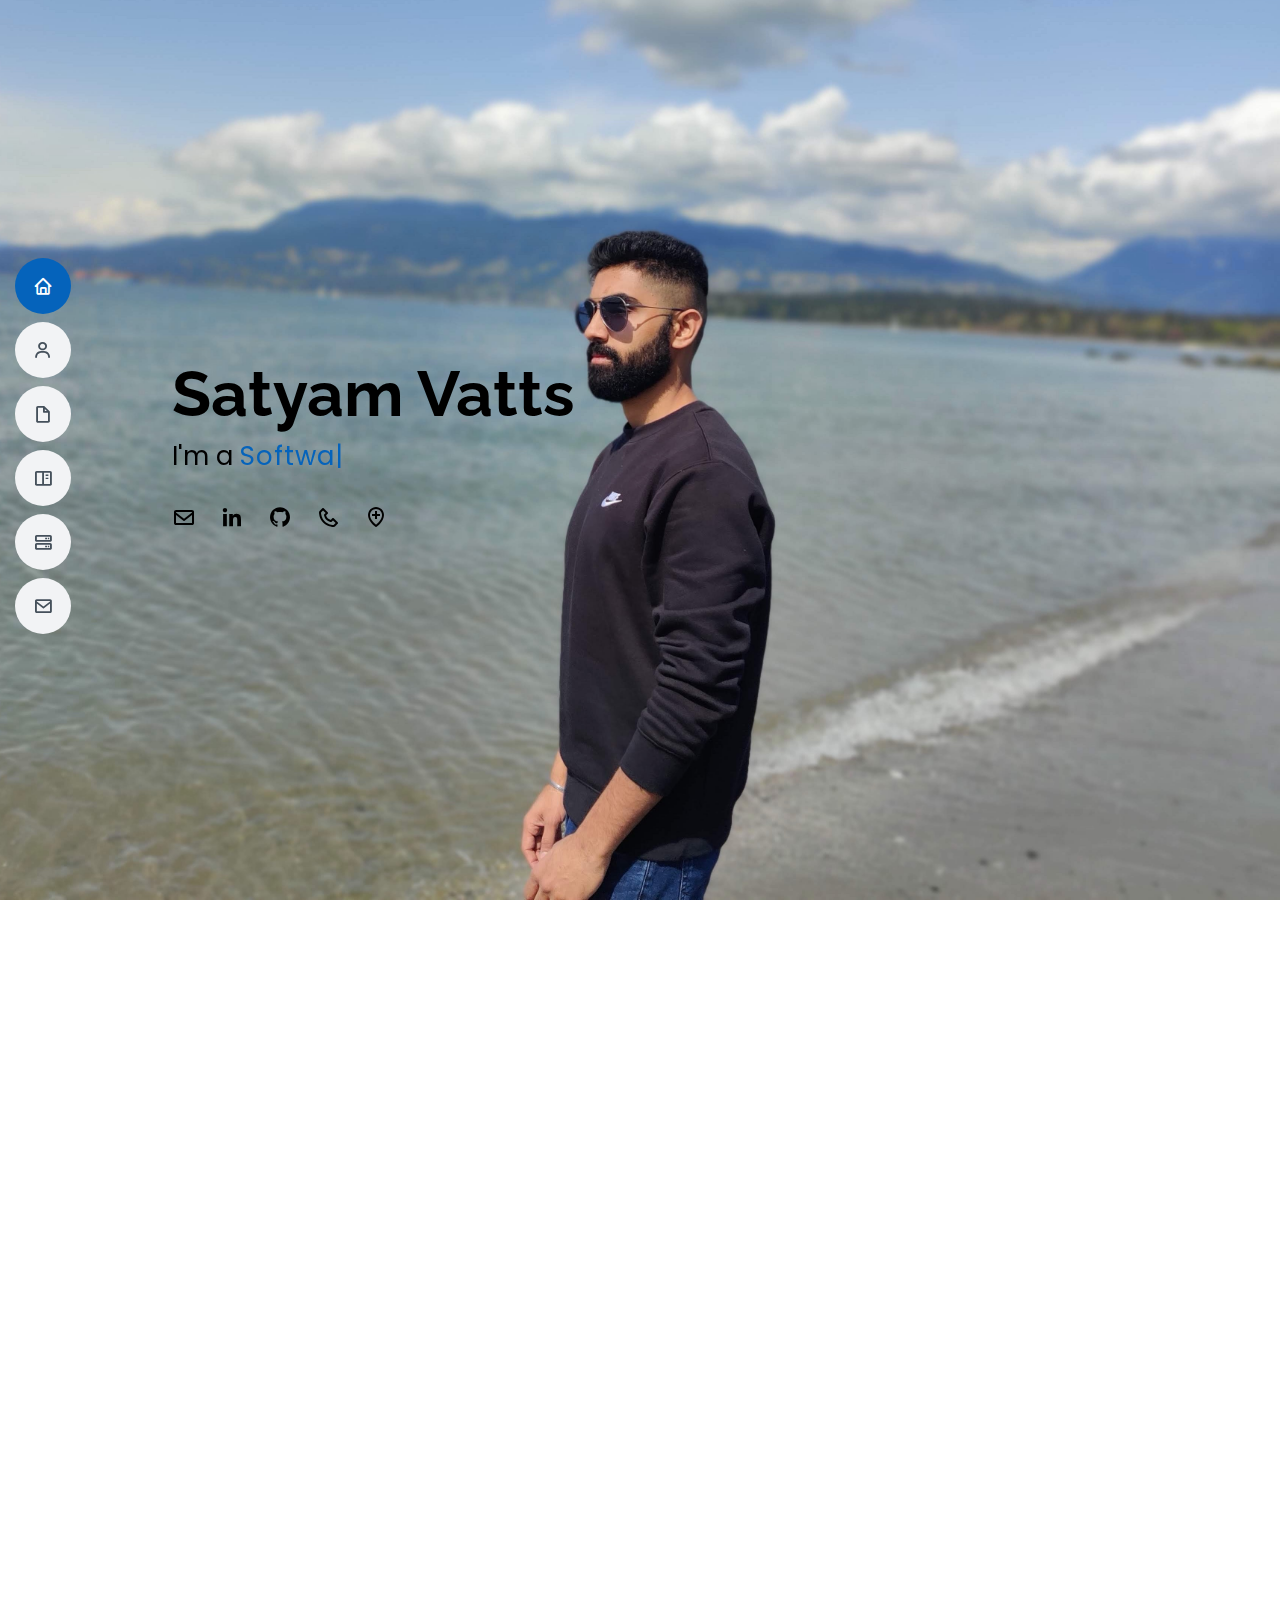
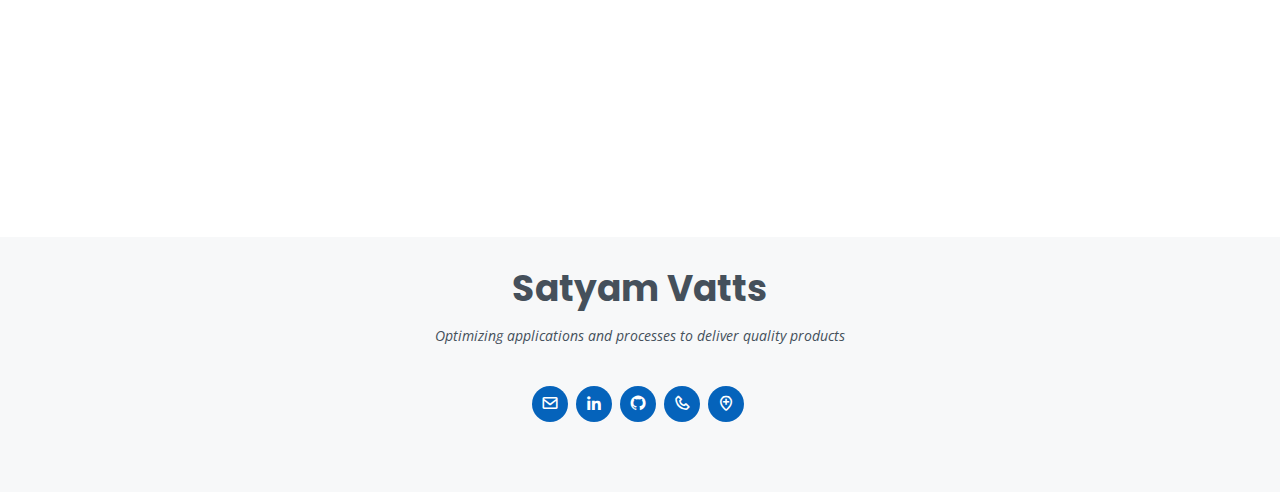
==== commit 7f485a61: "Adding additional features" ====
--- a/index.html
+++ b/index.html
@@ -26,13 +26,6 @@
 
   <!-- Template Main CSS File -->
   <link href="assets/css/style.css" rel="stylesheet">
-
-  <!-- =======================================================
-  * Template Name: MyResume - v4.7.0
-  * Template URL: https://bootstrapmade.com/free-html-bootstrap-template-my-resume/
-  * Author: BootstrapMade.com
-  * License: https://bootstrapmade.com/license/
-  ======================================================== -->
 </head>
 
 <body>
@@ -217,7 +210,7 @@
                 <h4>IMDB Movie Custering Analysis</h4>
                 <p>Details</p>
                 <div class="portfolio-links">
-                  <a href="assets/img/portfolio/portfolio-3.jpg" data-gallery="portfolioGallery" class="portfolio-lightbox" title="App 2"><i class="bx bx-plus"></i></a>
+                  <a href="assets/img/portfolio/imdb/imdb_banner.jpg" data-gallery="portfolioGallery" class="portfolio-lightbox" title="App 2"><i class="bx bx-plus"></i></a>
                   <a href="imdb_clustering.html" class="portfolio-details-lightbox" data-glightbox="type: external" title="IMDB Movie Custering Analysis"><i class="bx bx-link"></i></a>
                 </div>
               </div>
@@ -228,13 +221,14 @@
           <!-- =============Acute Pancreatitis Treatement Analysis============ -->
           <div class="col-lg-4 col-md-6 portfolio-item filter-eda filter-ml">
             <div class="portfolio-wrap">
-              <img src="assets/img/portfolio/portfolio-4.jpg" class="img-fluid" alt="">
+              <img src="assets/img/portfolio/acute_pancreatitis/ap.jpeg" class="img-fluid" alt="">
               <div class="portfolio-info">
                 <h4>Acute Pancreatitis Treatement Analysis</h4>
                 <p>Details</p>
                 <div class="portfolio-links">
-                  <a href="assets/img/portfolio/portfolio-4.jpg" data-gallery="portfolioGallery" class="portfolio-lightbox" title="Card 2"><i class="bx bx-plus"></i></a>
-                  <a href="portfolio-details.html" class="portfolio-details-lightbox" data-glightbox="type: external" title="Portfolio Details"><i class="bx bx-link"></i></a>
+                  <a href="assets/img/portfolio/acute_pancreatitis/ap.jpeg" data-gallery="portfolioGallery" class="portfolio-lightbox" title="Card 2"><i class="bx bx-plus"></i></a>
+                  <!-- <a href="portfolio-details.html" class="portfolio-details-lightbox" data-glightbox="type: external" title="Portfolio Details"><i class="bx bx-link"></i></a> -->
+                  <a href="https://github.com/satyam-vatts/acute_pancreatitis_pex_treatment_analysis"><i class="bx bx-link"></i></a>
                 </div>
               </div>
             </div>
@@ -244,13 +238,14 @@
           <!-- =============Social Media User Activity Dashboard============ -->
           <div class="col-lg-4 col-md-6 portfolio-item filter-viz filter-web">
             <div class="portfolio-wrap">
-              <img src="assets/img/portfolio/portfolio-5.jpg" class="img-fluid" alt="">
+              <img src="assets/img/portfolio/social_web/social-media.jpeg" class="img-fluid" alt="">
               <div class="portfolio-info">
                 <h4>Social Media User Activity Web Dashboard</h4>
                 <p>Web</p>
                 <div class="portfolio-links">
-                  <a href="assets/img/portfolio/portfolio-5.jpg" data-gallery="portfolioGallery" class="portfolio-lightbox" title="Web 2"><i class="bx bx-plus"></i></a>
-                  <a href="portfolio-details.html" class="portfolio-details-lightbox" data-glightbox="type: external" title="Portfolio Details"><i class="bx bx-link"></i></a>
+                  <a href="assets/img/portfolio/social_web/social-media.jpeg" data-gallery="portfolioGallery" class="portfolio-lightbox" title="Web 2"><i class="bx bx-plus"></i></a>
+                  <!-- <a href="portfolio-details.html" class="portfolio-details-lightbox" data-glightbox="type: external" title="Portfolio Details"><i class="bx bx-link"></i></a> -->
+                  <a href="https://github.com/satyam-vatts/social_media_app_user_analytics"><i class="bx bx-link"></i></a>
                 </div>
               </div>
             </div>
@@ -260,13 +255,14 @@
           <!-- =============Google Landmark Recognition 2020============ -->
           <div class="col-lg-4 col-md-6 portfolio-item filter-ml">
             <div class="portfolio-wrap">
-              <img src="assets/img/portfolio/portfolio-6.jpg" class="img-fluid" alt="">
+              <img src="assets/img/portfolio/gld/landmark_recog.png" class="img-fluid" alt="">
               <div class="portfolio-info">
                 <h4>Google Landmark Recognition 2020</h4>
                 <p>App</p>
                 <div class="portfolio-links">
-                  <a href="assets/img/portfolio/portfolio-6.jpg" data-gallery="portfolioGallery" class="portfolio-lightbox" title="App 3"><i class="bx bx-plus"></i></a>
-                  <a href="portfolio-details.html" class="portfolio-details-lightbox" data-glightbox="type: external" title="Portfolio Details"><i class="bx bx-link"></i></a>
+                  <a href="assets/img/portfolio/gld/landmark_recog.png" data-gallery="portfolioGallery" class="portfolio-lightbox" title="App 3"><i class="bx bx-plus"></i></a>
+                  <!-- <a href="portfolio-details.html" class="portfolio-details-lightbox" data-glightbox="type: external" title="Portfolio Details"><i class="bx bx-link"></i></a> -->
+                  <a href="https://github.com/satyam-vatts/landmark_recognition_kaggle"><i class="bx bx-link"></i></a>
                 </div>
               </div>
             </div>
@@ -276,13 +272,14 @@
           <!-- =============Air Pollution Yearly Analysis============ -->
           <div class="col-lg-4 col-md-6 portfolio-item filter-eda">
             <div class="portfolio-wrap">
-              <img src="assets/img/portfolio/portfolio-7.jpg" class="img-fluid" alt="">
+              <img src="assets/img/portfolio/air_pollution/air_pol_banner.jpeg" class="img-fluid" alt="">
               <div class="portfolio-info">
                 <h4>Air Pollution Yearly Analysis</h4>
                 <p>Card</p>
                 <div class="portfolio-links">
-                  <a href="assets/img/portfolio/portfolio-7.jpg" data-gallery="portfolioGallery" class="portfolio-lightbox" title="Card 1"><i class="bx bx-plus"></i></a>
-                  <a href="portfolio-details.html" class="portfolio-details-lightbox" data-glightbox="type: external" title="Portfolio Details"><i class="bx bx-link"></i></a>
+                  <a href="assets/img/portfolio/air_pollution/air_pol_banner.jpeg" data-gallery="portfolioGallery" class="portfolio-lightbox" title="Card 1"><i class="bx bx-plus"></i></a>
+                  <!-- <a href="portfolio-details.html" class="portfolio-details-lightbox" data-glightbox="type: external" title="Portfolio Details"><i class="bx bx-link"></i></a> -->
+                  <a href="https://github.com/satyam-vatts/air_pollution_analysis"><i class="bx bx-link"></i></a>
                 </div>
               </div>
             </div>
@@ -292,13 +289,14 @@
           <!-- =============Covid-19 Impact on Aspects of Life============ -->
           <div class="col-lg-4 col-md-6 portfolio-item filter-eda filter-viz">
             <div class="portfolio-wrap">
-              <img src="assets/img/portfolio/portfolio-8.jpg" class="img-fluid" alt="">
+              <img src="assets/img/portfolio/covid19/covid19_banner.jpeg" class="img-fluid" alt="">
               <div class="portfolio-info">
                 <h4>Covid-19 Impact on Aspects of Life</h4>
                 <p>Card</p>
                 <div class="portfolio-links">
-                  <a href="assets/img/portfolio/portfolio-8.jpg" data-gallery="portfolioGallery" class="portfolio-lightbox" title="Card 3"><i class="bx bx-plus"></i></a>
-                  <a href="portfolio-details.html" class="portfolio-details-lightbox" data-glightbox="type: external" title="Portfolio Details"><i class="bx bx-link"></i></a>
+                  <a href="assets/img/portfolio/covid19/covid19_banner.jpeg" data-gallery="portfolioGallery" class="portfolio-lightbox" title="Card 3"><i class="bx bx-plus"></i></a>
+                  <!-- <a href="portfolio-details.html" class="portfolio-details-lightbox" data-glightbox="type: external" title="Portfolio Details"><i class="bx bx-link"></i></a> -->
+                  <a href="https://github.com/satyam-vatts/covid_19_india_analysis"><i class="bx bx-link"></i></a>
                 </div>
               </div>
             </div>
@@ -308,13 +306,14 @@
           <!-- =============Employee Performance Dashboard============ -->
           <div class="col-lg-4 col-md-6 portfolio-item filter-viz">
             <div class="portfolio-wrap">
-              <img src="assets/img/portfolio/portfolio-9.jpg" class="img-fluid" alt="">
+              <img src="assets/img/portfolio/employee_perf/employee_banner.png" class="img-fluid" alt="">
               <div class="portfolio-info">
                 <h4>Employee Performance Dashboard</h4>
                 <p>Web</p>
                 <div class="portfolio-links">
-                  <a href="assets/img/portfolio/portfolio-9.jpg" data-gallery="portfolioGallery" class="portfolio-lightbox" title="Web 3"><i class="bx bx-plus"></i></a>
-                  <a href="portfolio-details.html" class="portfolio-details-lightbox" data-glightbox="type: external" title="Portfolio Details"><i class="bx bx-link"></i></a>
+                  <a href="assets/img/portfolio/employee_perf/employee_banner.png" data-gallery="portfolioGallery" class="portfolio-lightbox" title="Web 3"><i class="bx bx-plus"></i></a>
+                  <!-- <a href="portfolio-details.html" class="portfolio-details-lightbox" data-glightbox="type: external" title="Portfolio Details"><i class="bx bx-link"></i></a> -->
+                  <a href="https://github.com/satyam-vatts/performance_dashboard"><i class="bx bx-link"></i></a>
                 </div>
               </div>
             </div>
@@ -324,13 +323,14 @@
           <!-- =============UK Stores Sales Analysis============ -->
           <div class="col-lg-4 col-md-6 portfolio-item filter-eda filter-ml">
             <div class="portfolio-wrap">
-              <img src="assets/img/portfolio/portfolio-4.jpg" class="img-fluid" alt="">
+              <img src="assets/img/portfolio/uk_store/uk_store_banner.png" class="img-fluid" alt="">
               <div class="portfolio-info">
                 <h4>UK Stores Sales Analysis</h4>
                 <p>Card</p>
                 <div class="portfolio-links">
-                  <a href="assets/img/portfolio/portfolio-4.jpg" data-gallery="portfolioGallery" class="portfolio-lightbox" title="Card 2"><i class="bx bx-plus"></i></a>
-                  <a href="portfolio-details.html" class="portfolio-details-lightbox" data-glightbox="type: external" title="Portfolio Details"><i class="bx bx-link"></i></a>
+                  <a href="assets/img/portfolio/uk_store/uk_store_banner.png" data-gallery="portfolioGallery" class="portfolio-lightbox" title="Card 2"><i class="bx bx-plus"></i></a>
+                  <!-- <a href="portfolio-details.html" class="portfolio-details-lightbox" data-glightbox="type: external" title="Portfolio Details"><i class="bx bx-link"></i></a> -->
+                  <a href="https://github.com/satyam-vatts/uk_stores_sales_analysis"><i class="bx bx-link"></i></a>
                 </div>
               </div>
             </div>
@@ -340,13 +340,14 @@
           <!-- =============Youtube Channel User Activity Analysis============ -->
           <div class="col-lg-4 col-md-6 portfolio-item filter-eda filter-ml">
             <div class="portfolio-wrap">
-              <img src="assets/img/portfolio/portfolio-4.jpg" class="img-fluid" alt="">
+              <img src="assets/img/portfolio/youtubr_analysis/yt_banner.png" class="img-fluid" alt="">
               <div class="portfolio-info">
                 <h4>Youtube Channel User Activity Analysis</h4>
                 <p>Card</p>
                 <div class="portfolio-links">
-                  <a href="assets/img/portfolio/portfolio-4.jpg" data-gallery="portfolioGallery" class="portfolio-lightbox" title="Card 2"><i class="bx bx-plus"></i></a>
-                  <a href="portfolio-details.html" class="portfolio-details-lightbox" data-glightbox="type: external" title="Portfolio Details"><i class="bx bx-link"></i></a>
+                  <a href="assets/img/portfolio/youtubr_analysis/yt_banner.png" data-gallery="portfolioGallery" class="portfolio-lightbox" title="Card 2"><i class="bx bx-plus"></i></a>
+                  <!-- <a href="portfolio-details.html" class="portfolio-details-lightbox" data-glightbox="type: external" title="Portfolio Details"><i class="bx bx-link"></i></a> -->
+                  <a href="https://github.com/satyam-vatts/youtube_data_analysis"><i class="bx bx-link"></i></a>
                 </div>
               </div>
             </div>
@@ -356,13 +357,14 @@
           <!-- =============Azure Machine Learning Model Deployment============ -->
           <div class="col-lg-4 col-md-6 portfolio-item filter-cloud filter-ml">
             <div class="portfolio-wrap">
-              <img src="assets/img/portfolio/portfolio-4.jpg" class="img-fluid" alt="">
+              <img src="assets/img/portfolio/azure/aml_banner.webp" class="img-fluid" alt="">
               <div class="portfolio-info">
                 <h4>Azure Machine Learning Model Deployment</h4>
                 <p>Card</p>
                 <div class="portfolio-links">
-                  <a href="assets/img/portfolio/portfolio-4.jpg" data-gallery="portfolioGallery" class="portfolio-lightbox" title="Card 2"><i class="bx bx-plus"></i></a>
-                  <a href="portfolio-details.html" class="portfolio-details-lightbox" data-glightbox="type: external" title="Portfolio Details"><i class="bx bx-link"></i></a>
+                  <a href="assets/img/portfolio/azure/aml_banner.webp" data-gallery="portfolioGallery" class="portfolio-lightbox" title="Card 2"><i class="bx bx-plus"></i></a>
+                  <!-- <a href="portfolio-details.html" class="portfolio-details-lightbox" data-glightbox="type: external" title="Portfolio Details"><i class="bx bx-link"></i></a> -->
+                  <a href="https://github.com/satyam-vatts/azure_ml_deploy"><i class="bx bx-link"></i></a>
                 </div>
               </div>
             </div>
@@ -379,63 +381,308 @@
 
         <div class="section-title">
           <h2>Skills</h2>
-          <p>Magnam dolores commodi suscipit. Necessitatibus eius consequatur ex aliquid fuga eum quidem. Sit sint consectetur velit. Quisquam quos quisquam cupiditate. Et nemo qui impedit suscipit alias ea. Quia fugiat sit in iste officiis commodi quidem hic quas.</p>
-        </div>
-
-        <div class="row skills-content">
-
-          <div class="col-lg-6">
-
-            <div class="progress">
-              <span class="skill">HTML <i class="val">100%</i></span>
-              <div class="progress-bar-wrap">
-                <div class="progress-bar" role="progressbar" aria-valuenow="100" aria-valuemin="0" aria-valuemax="100"></div>
-              </div>
-            </div>
-
-            <div class="progress">
-              <span class="skill">CSS <i class="val">90%</i></span>
-              <div class="progress-bar-wrap">
-                <div class="progress-bar" role="progressbar" aria-valuenow="90" aria-valuemin="0" aria-valuemax="100"></div>
-              </div>
-            </div>
-
-            <div class="progress">
-              <span class="skill">JavaScript <i class="val">75%</i></span>
-              <div class="progress-bar-wrap">
-                <div class="progress-bar" role="progressbar" aria-valuenow="75" aria-valuemin="0" aria-valuemax="100"></div>
-              </div>
-            </div>
-
-          </div>
-
-          <div class="col-lg-6">
-
-            <div class="progress">
-              <span class="skill">PHP <i class="val">80%</i></span>
-              <div class="progress-bar-wrap">
-                <div class="progress-bar" role="progressbar" aria-valuenow="80" aria-valuemin="0" aria-valuemax="100"></div>
-              </div>
-            </div>
-
-            <div class="progress">
-              <span class="skill">WordPress/CMS <i class="val">90%</i></span>
-              <div class="progress-bar-wrap">
-                <div class="progress-bar" role="progressbar" aria-valuenow="90" aria-valuemin="0" aria-valuemax="100"></div>
-              </div>
-            </div>
-
-            <div class="progress">
-              <span class="skill">Photoshop <i class="val">55%</i></span>
-              <div class="progress-bar-wrap">
-                <div class="progress-bar" role="progressbar" aria-valuenow="55" aria-valuemin="0" aria-valuemax="100"></div>
-              </div>
-            </div>
-
-          </div>
-
-        </div>
-
+        </div>
+
+        <div class="card" style="border: none; padding-bottom: 30px;">
+          <div class="card-body">
+            <h4>Programming</h4>
+            <hr class="mt-2">
+            <div class="row text-center">
+              <div class="col-sm-4 col-md-2">
+                <img src="assets/img/skills/python.png" class="img-fluid zoom"><br>
+                Python
+              </div>
+              <div class="col-sm-4 col-md-2">
+                <img src="assets/img/skills/R.png" class="img-fluid zoom"><br>
+                R
+              </div>
+              <div class="col-sm-4 col-md-2">
+                <img src="assets/img/skills/sql.png" class="img-fluid zoom"><br>
+                SQL
+              </div>
+            </div>
+          </div>
+        </div>
+
+        <div class="card" style="border: none; padding-bottom: 30px;">
+          <div class="card-body">
+            <h4>Databases</h4>
+            <hr class="mt-2">
+            <div class="row text-center">
+              <div class="col-sm-4 col-md-2">
+                <img src="assets/img/skills/oracle.png" class="img-fluid zoom"><br>
+                Oracle
+              </div>
+              <div class="col-sm-4 col-md-2">
+                <img src="assets/img/skills/mssql.png" class="img-fluid zoom"><br>
+                MS SQL
+              </div>
+              <div class="col-sm-4 col-md-2">
+                <img src="assets/img/skills/postgres.png" class="img-fluid zoom"><br>
+                PostgreSQL
+              </div>
+              <div class="col-sm-4 col-md-2">
+                <img src="assets/img/skills/mysql.png" class="img-fluid zoom"><br>
+                MySQL
+              </div>
+            </div>
+          </div>
+        </div>
+
+        <div class="card" style="border: none; padding-bottom: 30px;">
+          <div class="card-body">
+            <h4>Visualization Tools</h4>
+            <hr class="mt-2">
+            <div class="row text-center">
+              <div class="col-sm-4 col-md-2">
+                <img src="assets/img/skills/powerbi.png" class="img-fluid zoom"><br>
+                Power BI
+              </div>
+              <div class="col-sm-4 col-md-2">
+                <img src="assets/img/skills/tableau.png" class="img-fluid zoom"><br>
+                Tableau
+              </div>
+              <div class="col-sm-4 col-md-2">
+                <img src="assets/img/skills/msexcel.png" class="img-fluid zoom"><br>
+                MS Excel
+              </div>
+              <div class="col-sm-4 col-md-2">
+                <img src="assets/img/skills/matplotlib.png" class="img-fluid zoom"><br>
+                matplotlib
+              </div>
+              <div class="col-sm-4 col-md-2">
+                <img src="assets/img/skills/seaborn.png" class="img-fluid zoom"><br>
+                seaborn
+              </div>
+            </div>
+          </div>
+        </div>
+
+        <div class="card" style="border: none; padding-bottom: 30px;">
+          <div class="card-body">
+            <h4>ML Algorithms</h4>
+            <br>
+            <h5><b><i>&nbsp;&nbsp;Supervised Learning</i></b></h5>
+            <hr class="mt-1" style="color: rgb(0, 179, 255);">
+            <div class="row text-center">
+              <div class="col-sm-4 col-md-2">
+                <img src="assets/img/skills/regression.png" class="img-fluid zoom"><br>
+                Linear Regression
+              </div>
+              <div class="col-sm-4 col-md-2">
+                <img src="assets/img/skills/log_reg.png" class="img-fluid zoom"><br>
+                Logistic Regression
+              </div>
+              <div class="col-sm-4 col-md-2">
+                <img src="assets/img/skills/naive.png" class="img-fluid zoom"><br>
+                Naive Bayes
+              </div>
+              <div class="col-sm-4 col-md-2">
+                <img src="assets/img/skills/dt.png" class="img-fluid zoom"><br>
+                Decision Trees
+              </div>
+              <div class="col-sm-4 col-md-2">
+                <img src="assets/img/skills/rf.png" class="img-fluid zoom"><br>
+                Random Forest
+              </div>
+              <div class="col-sm-4 col-md-2">
+                <img src="assets/img/skills/knn.png" class="img-fluid zoom"><br>
+                KNN
+              </div>
+            </div>
+            <div class="row text-center">
+              <div class="col-sm-4 col-md-2">
+                <img src="assets/img/skills/xgboost.png" class="img-fluid zoom"><br>
+                XG Boost
+              </div>
+            </div>
+            <br>
+            <h5><b><i>&nbsp;&nbsp;Unsupervised Learning</i></b></h5>
+            <hr class="mt-1" style="color: rgb(0, 179, 255);">
+            <div class="row text-center">
+              <div class="col-sm-4 col-md-2">
+                <img src="assets/img/skills/kmeans.png" class="img-fluid zoom"><br>
+                K - Means
+              </div>
+              <div class="col-sm-4 col-md-2">
+                <img src="assets/img/skills/kmed.tiff" class="img-fluid zoom"><br>
+                K - Medoids
+              </div>
+              <div class="col-sm-4 col-md-2">
+                <img src="assets/img/skills/dbscan.png" class="img-fluid zoom"><br>
+                DBSCAN
+              </div>
+              <div class="col-sm-4 col-md-2">
+                <img src="assets/img/skills/hierarchical.png" class="img-fluid zoom"><br>
+                Heirarchical Clustering
+              </div>
+            </div>
+            <br>
+            <h5><b><i>&nbsp;&nbsp;DeepLearning</i></b></h5>
+            <hr class="mt-1" style="color: rgb(0, 179, 255);">
+            <div class="row text-center">
+              <div class="col-sm-4 col-md-2">
+                <img src="assets/img/skills/ann.png" class="img-fluid zoom"><br>
+                Artificial Neural Networks
+              </div>
+              <div class="col-sm-4 col-md-2">
+                <img src="assets/img/skills/cnn.jpeg" class="img-fluid zoom"><br>
+                Convolutional Neural Networks
+              </div>
+            </div>
+          </div>
+        </div>
+
+        <div class="card" style="border: none; padding-bottom: 30px;">
+          <div class="card-body">
+            <h4>Statistics</h4>
+            <hr class="mt-2">
+            <div class="row text-center">
+              <div class="col-sm-4 col-md-2">
+                <img src="assets/img/skills/gd.jpeg" class="img-fluid zoom"><br>
+                Gradient Descent
+              </div>
+              <div class="col-sm-4 col-md-2">
+                <img src="assets/img/skills/ht.png" class="img-fluid zoom"><br>
+                Hypothesis Testing
+              </div>
+              <div class="col-sm-4 col-md-2">
+                <img src="assets/img/skills/cor.jpeg" class="img-fluid zoom"><br>
+                Correlation
+              </div>
+              <div class="col-sm-4 col-md-2">
+                <img src="assets/img/skills/lda.png" class="img-fluid zoom"><br>
+                Linear Discriminant Analysis
+              </div>
+              <div class="col-sm-4 col-md-2">
+                <img src="assets/img/skills/pca.png" class="img-fluid zoom"><br>
+                Principal Component Analysis
+              </div>
+              <div class="col-sm-4 col-md-2">
+                <img src="assets/img/skills/fca.png" class="img-fluid zoom"><br>
+                Factor & Correspondance Analysis
+              </div>
+            </div>
+          </div>
+        </div>
+
+        <div class="card" style="border: none; padding-bottom: 30px;">
+          <div class="card-body">
+            <h4>Cloud</h4>
+            <br>
+            <h5><b><i>&nbsp;&nbsp;Azure</i></b></h5>
+            <hr class="mt-1" style="color: rgb(0, 179, 255);">
+            <div class="row text-center">
+              <div class="col-sm-4 col-md-2">
+                <img src="assets/img/skills/aml.png" class="img-fluid zoom"><br>
+                Machine Learning
+              </div>
+              <div class="col-sm-4 col-md-2">
+                <img src="assets/img/skills/fund.png" class="img-fluid zoom"><br>
+                Fundamentals
+              </div>
+              <div class="col-sm-4 col-md-2">
+                <img src="assets/img/skills/db.png" class="img-fluid zoom"><br>
+                Databases
+              </div>
+              <div class="col-sm-4 col-md-2">
+                <img src="assets/img/skills/k8.png" class="img-fluid zoom"><br>
+                Containers & Kubernetes
+              </div>
+              <div class="col-sm-4 col-md-2">
+                <img src="assets/img/skills/cog.png" class="img-fluid zoom"><br>
+                Cognitive Services
+              </div>
+            </div>
+            <br>
+            <h5><b><i>&nbsp;&nbsp;AWS</i></b></h5>
+            <hr class="mt-1" style="color: rgb(0, 179, 255);">
+            <div class="row text-center">
+              <div class="col-sm-4 col-md-2">
+                <img src="assets/img/skills/ec2.jpeg" class="img-fluid zoom"><br>
+                EC2
+              </div>
+              <div class="col-sm-4 col-md-2">
+                <img src="assets/img/skills/s3.png" class="img-fluid zoom"><br>
+                S3
+              </div>
+              <div class="col-sm-4 col-md-2">
+                <img src="assets/img/skills/kendra.jpeg" class="img-fluid zoom"><br>
+                Kendra
+              </div>
+              <div class="col-sm-4 col-md-2">
+                <img src="assets/img/skills/vpc.png" class="img-fluid zoom"><br>
+                VPC
+              </div>
+              <div class="col-sm-4 col-md-2">
+                <img src="assets/img/skills/efs.png" class="img-fluid zoom"><br>
+                EFS
+              </div>
+            </div>
+            <!-- <br>
+            <h5><b><i>&nbsp;&nbsp;GCP</i></b></h5>
+            <hr class="mt-1" style="color: rgb(0, 179, 255);">
+            <div class="row text-center">
+              <div class="col-sm-4 col-md-2">
+                <img src="assets/img/skills/gd.jpeg" class="img-fluid zoom"><br>
+                ML Studio
+              </div>
+              <div class="col-sm-4 col-md-2">
+                <img src="assets/img/skills/ht.png" class="img-fluid zoom"><br>
+                Hypothesis Testing
+              </div>
+              <div class="col-sm-4 col-md-2">
+                <img src="assets/img/skills/cor.jpeg" class="img-fluid zoom"><br>
+                Correlation
+              </div>
+              <div class="col-sm-4 col-md-2">
+                <img src="assets/img/skills/lda.png" class="img-fluid zoom"><br>
+                Linear Discriminant Analysis
+              </div>
+              <div class="col-sm-4 col-md-2">
+                <img src="assets/img/skills/pca.png" class="img-fluid zoom"><br>
+                Principal Component Analysis
+              </div>
+              <div class="col-sm-4 col-md-2">
+                <img src="assets/img/skills/fca.png" class="img-fluid zoom"><br>
+                Factor & Correspondance Analysis
+              </div>
+            </div> -->
+          </div>
+        </div>
+
+        <div class="card" style="border: none; padding-bottom: 30px;">
+          <div class="card-body">
+            <h4>DevOps</h4>
+            <hr class="mt-2">
+            <div class="row text-center">
+              <div class="col-sm-4 col-md-2">
+                <img src="assets/img/skills/rest.png" class="img-fluid zoom"><br>
+                REST
+              </div>
+              <div class="col-sm-4 col-md-2">
+                <img src="assets/img/skills/bash.png" class="img-fluid zoom"><br>
+                Bash
+              </div>
+              <div class="col-sm-4 col-md-2">
+                <img src="assets/img/skills/jenkins.png" class="img-fluid zoom"><br>
+                Jenkins
+              </div>
+              <div class="col-sm-4 col-md-2">
+                <img src="assets/img/skills/chef.png" class="img-fluid zoom"><br>
+                Chef
+              </div>
+              <div class="col-sm-4 col-md-2">
+                <img src="assets/img/skills/docker.png" class="img-fluid zoom"><br>
+                Docker
+              </div>
+              <div class="col-sm-4 col-md-2">
+                <img src="assets/img/skills/kubernetes.png" class="img-fluid zoom"><br>
+                Kubernetes
+              </div>
+            </div>
+          </div>
+        </div>
       </div>
     </section><!-- End Skills Section -->
 
@@ -444,7 +691,8 @@
       <div class="container" data-aos="fade-up">
 
         <div class="section-title">
-          <h2>Resume</h2>
+          <h2>Resume</h2> 
+          <a href="assets/docs/resume.pdf" class="btn btn-outline-secondary active" role="button" aria-pressed="true">Download</a>
         </div>
 
         <div class="row">
@@ -774,16 +1022,6 @@
         <a href="tel:+1(778)3239559" class="phone"><i class="bx bx-phone"></i></a>
         <a href="https://goo.gl/maps/p5M2QJNgcvjbPtjk8" class="location"><i class="bx bx-location-plus"></i></a>
       </div>
-      <div class="copyright">
-        &copy; Copyright <strong><span>MyResume</span></strong>. All Rights Reserved
-      </div>
-      <div class="credits">
-        <!-- All the links in the footer should remain intact. -->
-        <!-- You can delete the links only if you purchased the pro version. -->
-        <!-- Licensing information: [license-url] -->
-        <!-- Purchase the pro version with working PHP/AJAX contact form: https://bootstrapmade.com/free-html-bootstrap-template-my-resume/ -->
-        Designed by <a href="https://bootstrapmade.com/">BootstrapMade</a>
-      </div>
     </div>
   </footer><!-- End Footer -->
 
--- a/assets/css/style.css
+++ b/assets/css/style.css
@@ -547,7 +547,7 @@
 }
 .portfolio .portfolio-wrap::before {
   content: "";
-  background: rgba(255, 255, 255, 0.7);
+  background: rgba(255, 255, 255, 0.8);
   position: absolute;
   left: 30px;
   right: 30px;
@@ -1047,4 +1047,13 @@
 }
 #footer .credits {
   font-size: 13px;
+}
+
+img.zoom {
+  transition: transform .5s; /* Animation */
+  margin: 0 auto;
+}
+
+img.zoom:hover {
+  transform: translate(0px, -15px); /* (150% zoom - Note: if the zoom is too large, it will go outside of the viewport) */
 }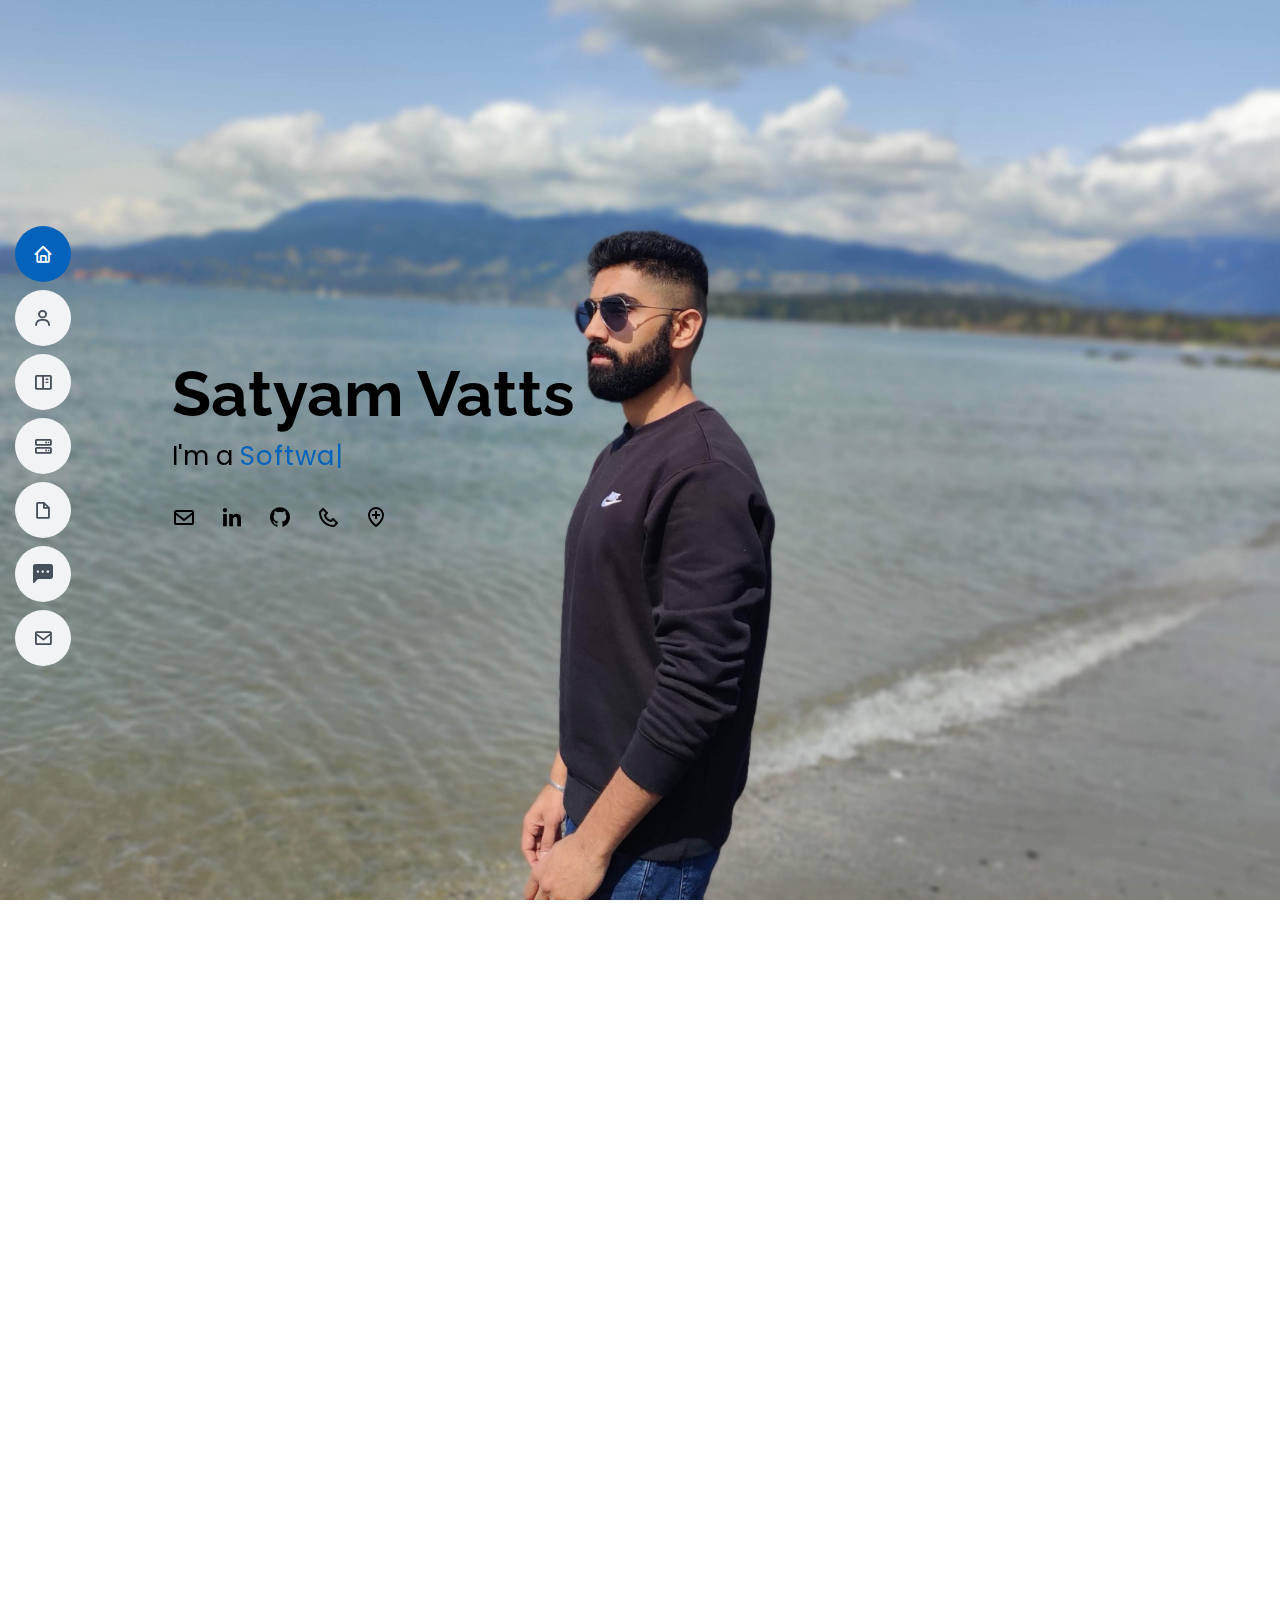
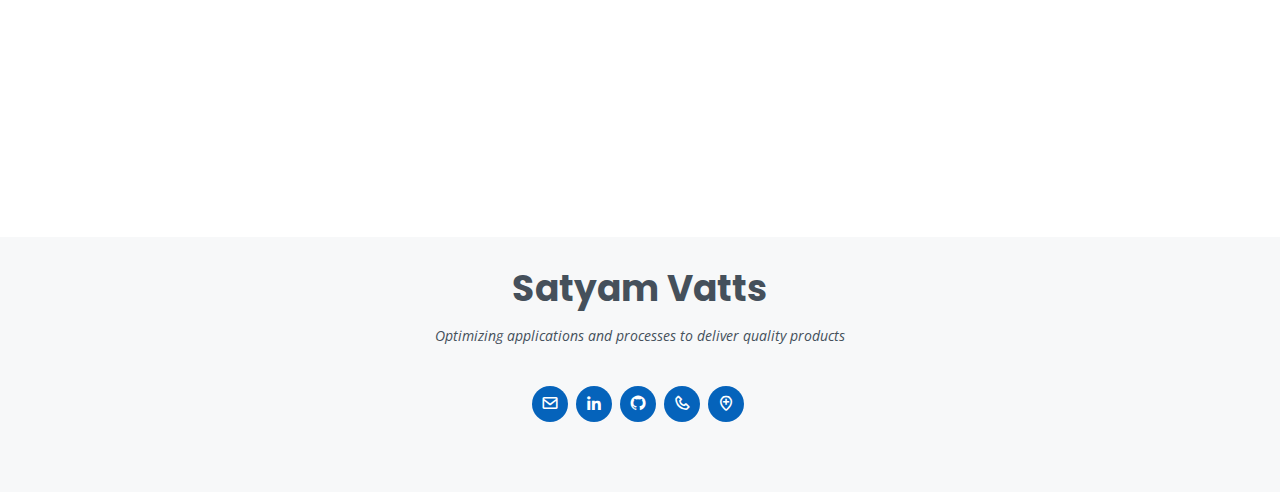
==== commit be4f585a: "Adding additional features" ====
--- a/index.html
+++ b/index.html
@@ -10,8 +10,8 @@
   <meta content="" name="keywords">
 
   <!-- Favicons -->
-  <link href="assets/img/favicon.ico" rel="icon">
-  <link href="assets/img/favicon.ico" rel="apple-touch-icon">
+  <link href="assets/img/favicon.jpg" rel="icon">
+  <link href="assets/img/favicon.jpg" rel="apple-touch-icon">
 
   <!-- Google Fonts -->
   <link href="https://fonts.googleapis.com/css?family=Open+Sans:300,300i,400,400i,600,600i,700,700i|Raleway:300,300i,400,400i,500,500i,600,600i,700,700i|Poppins:300,300i,400,400i,500,500i,600,600i,700,700i" rel="stylesheet">
@@ -40,9 +40,10 @@
       <ul>
         <li><a href="#hero" class="nav-link scrollto active"><i class="bx bx-home"></i> <span>Home</span></a></li>
         <li><a href="#about" class="nav-link scrollto"><i class="bx bx-user"></i> <span>About Me</span></a></li>
+        <li><a href="#portfolio" class="nav-link scrollto"><i class="bx bx-book-content"></i> <span>Portfolio</span></a></li>
+        <li><a href="#skills" class="nav-link scrollto"><i class="bx bx-server"></i> <span>Skills</span></a></li>
         <li><a href="#resume" class="nav-link scrollto"><i class="bx bx-file-blank"></i> <span>Resume</span></a></li>
-        <li><a href="#portfolio" class="nav-link scrollto"><i class="bx bx-book-content"></i> <span>Portfolio</span></a></li>
-        <li><a href="#services" class="nav-link scrollto"><i class="bx bx-server"></i> <span>Services</span></a></li>
+        <li><a href="#testimonials" class="nav-link scrollto"><i class="bi-chat-left-dots-fill"></i> <span>Testimonials</span></a></li>
         <li><a href="#contact" class="nav-link scrollto"><i class="bx bx-envelope"></i> <span>Contact</span></a></li>
       </ul>
     </nav><!-- .nav-menu -->
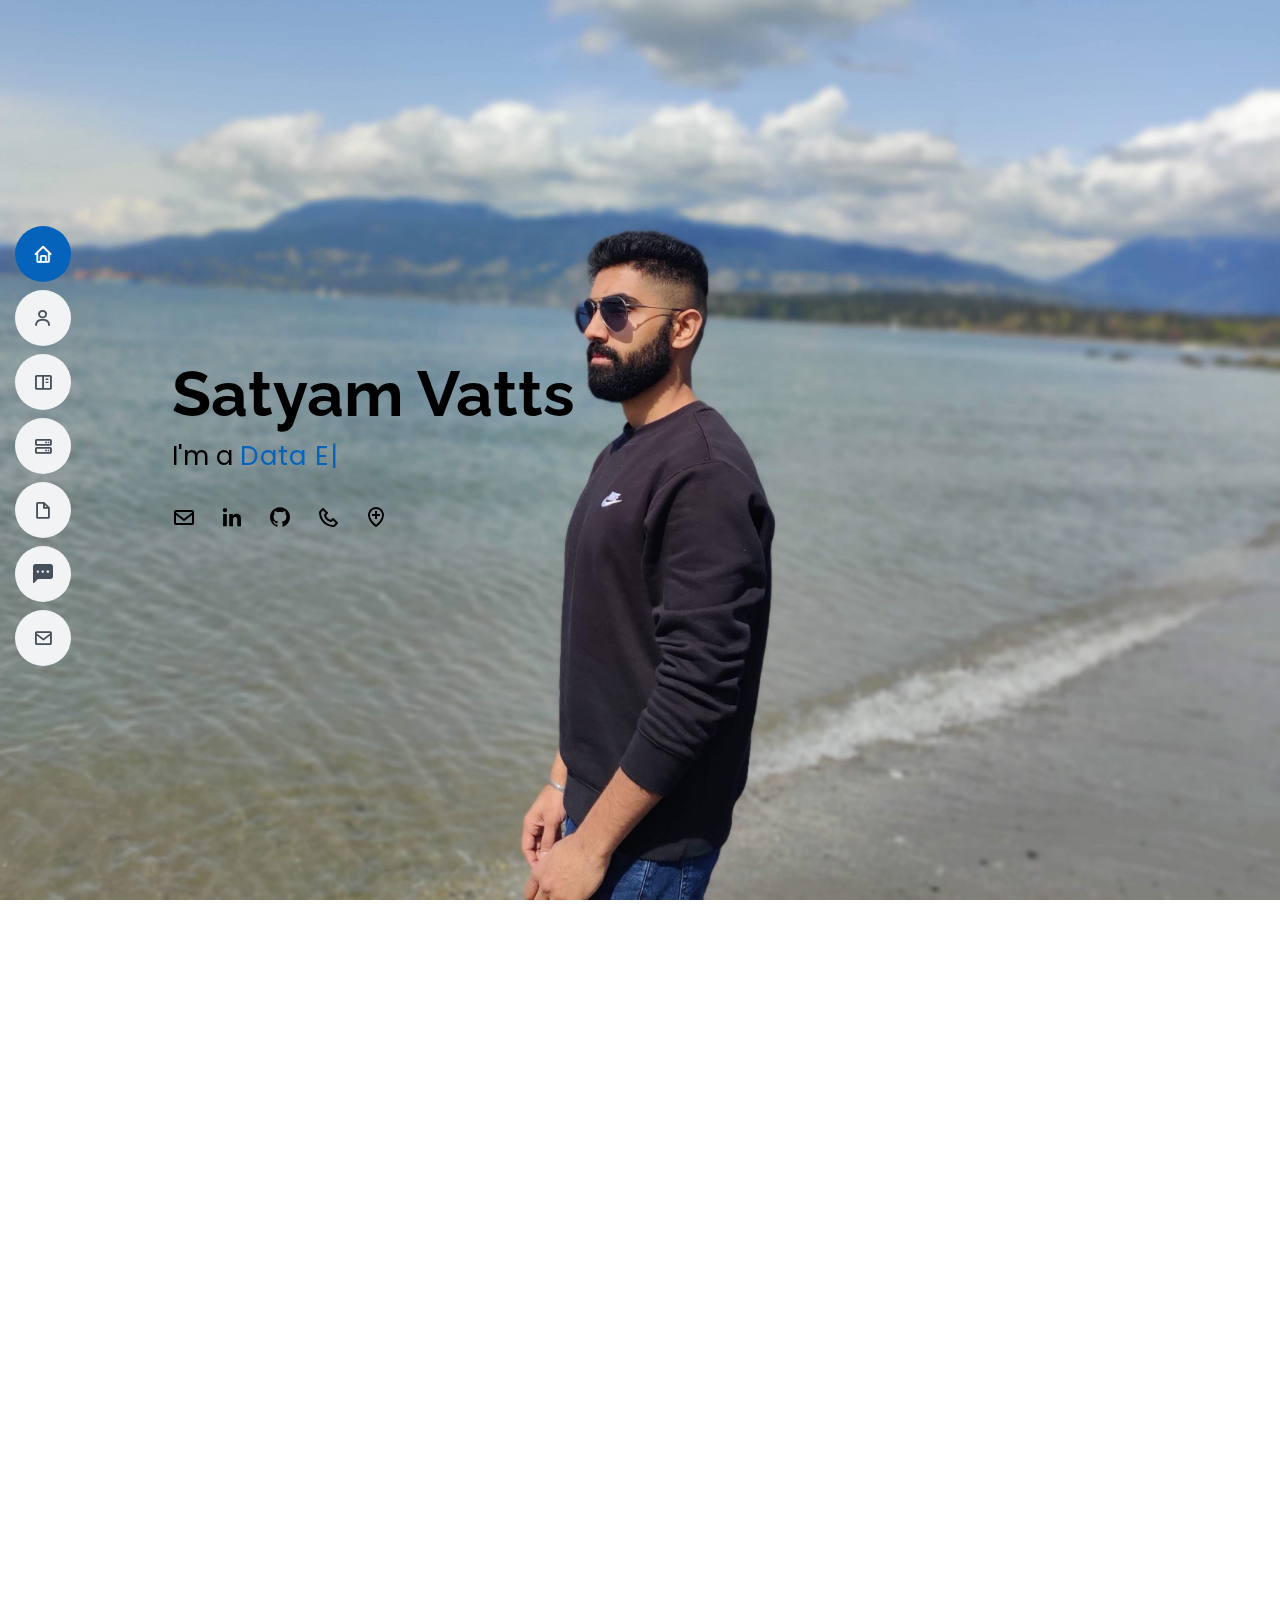
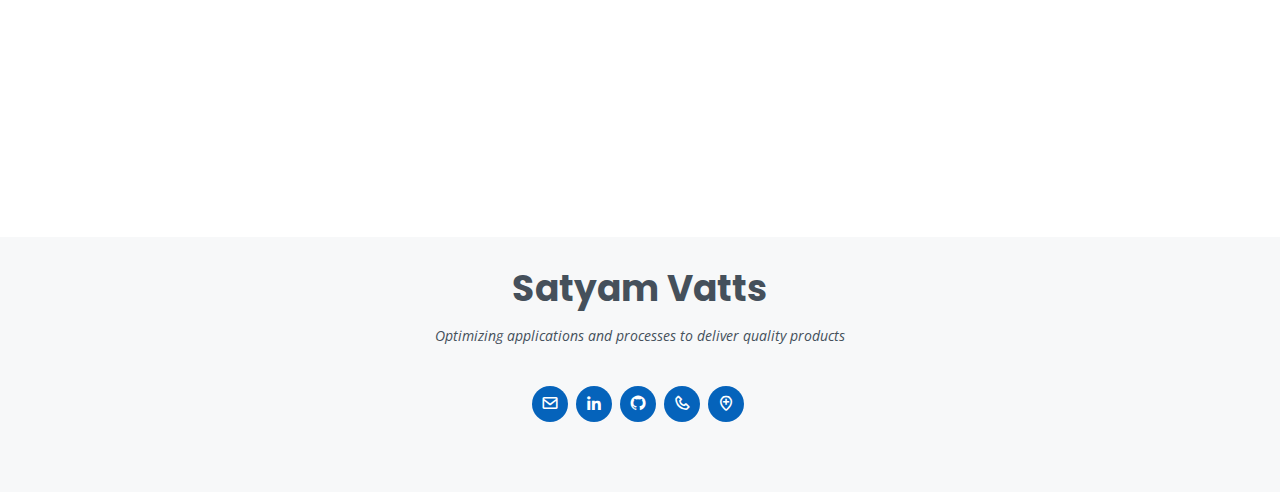
==== commit 2bcead4a: "Update index.html" ====
--- a/index.html
+++ b/index.html
@@ -54,7 +54,7 @@
   <section id="hero" class="d-flex flex-column justify-content-center">
     <div class="container" data-aos="zoom-in" data-aos-delay="100">
       <h1>Satyam Vatts</h1>
-      <p>I'm a <span class="typed" data-typed-items="Software Developer, Freelancer, Data Enthusiast, Mentor"></span></p>
+      <p>I'm a <span class="typed" data-typed-items="Data Engineer, Software Developer, Cloud Enthusiast, Mentor"></span></p>
       <div class="social-links">
         <a href="mailto:satyamvatts2@gmail.com" class="gmail"><i class="bx bx-envelope"></i></a>
         <a href="https://www.linkedin.com/in/satyamvatts/" class="linkedin"><i class="bx bxl-linkedin"></i></a>
@@ -1045,4 +1045,4 @@
 
 </body>
 
-</html>+</html>
